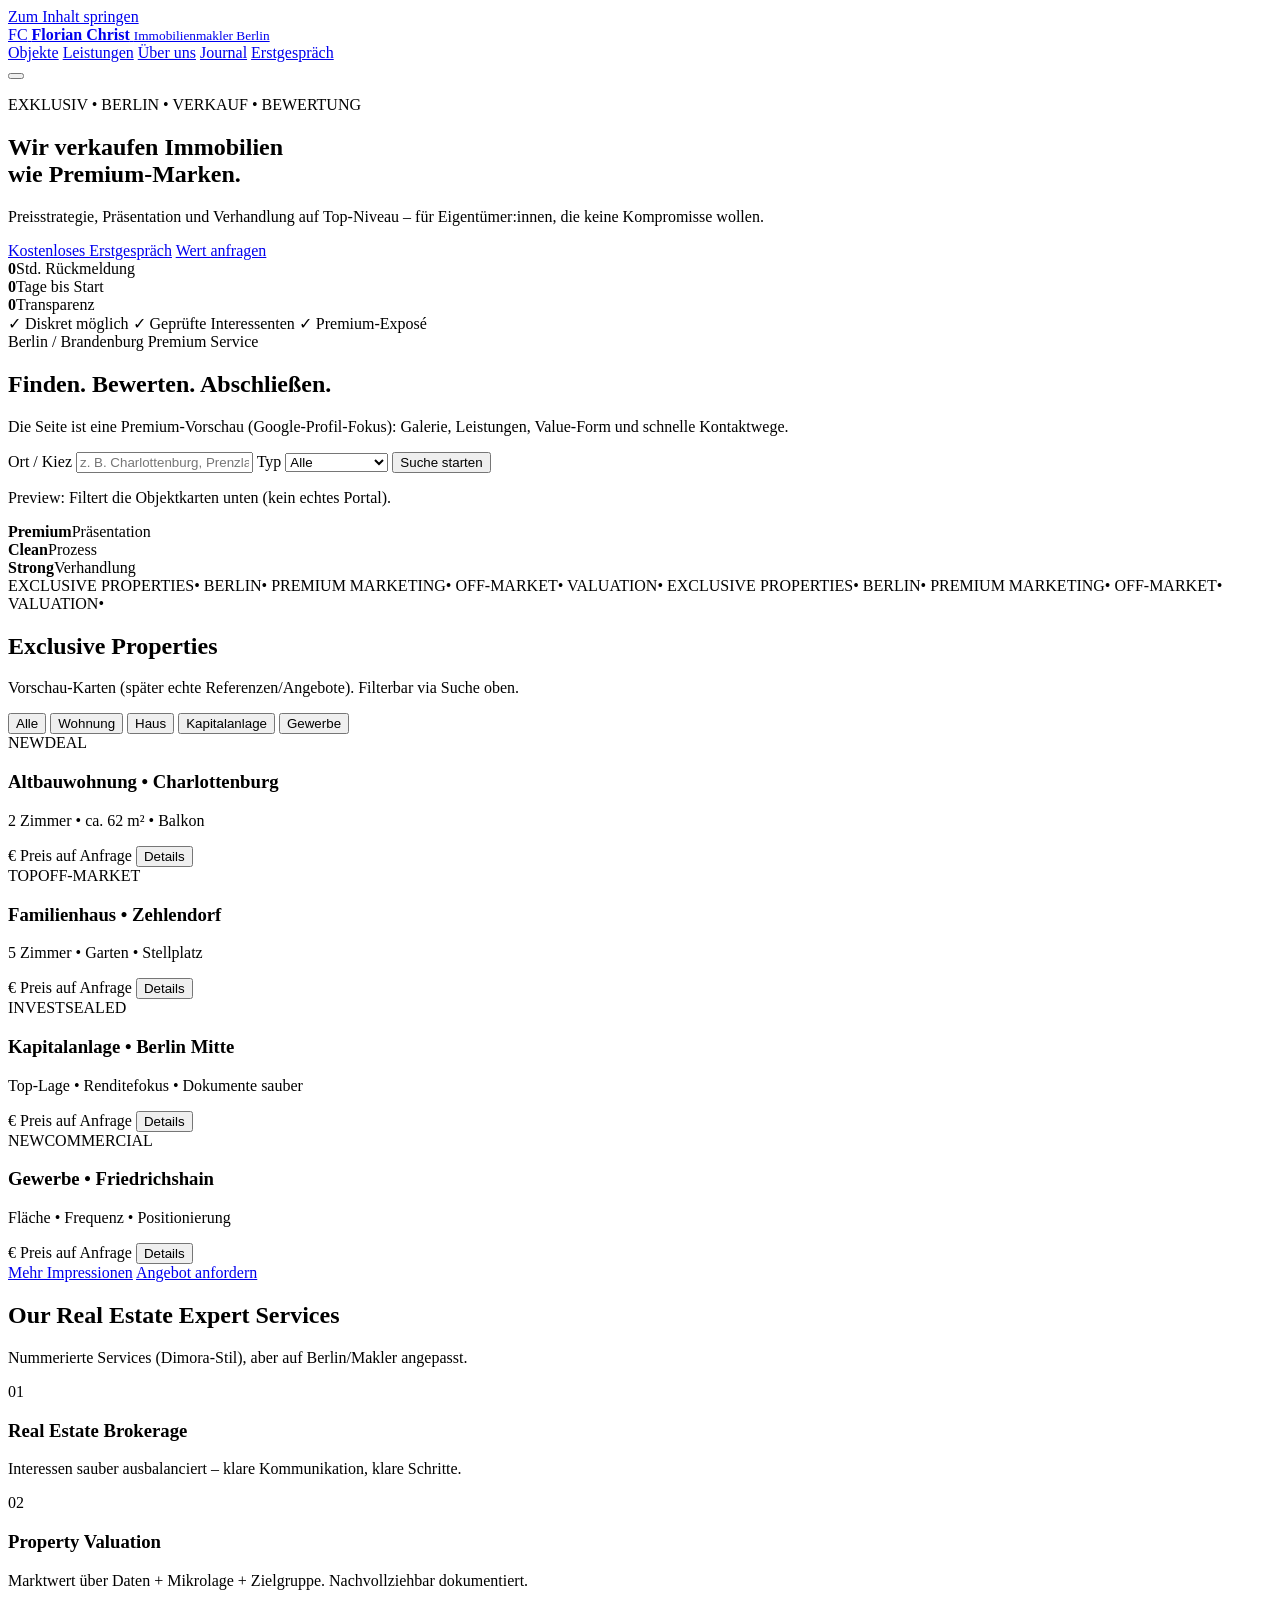
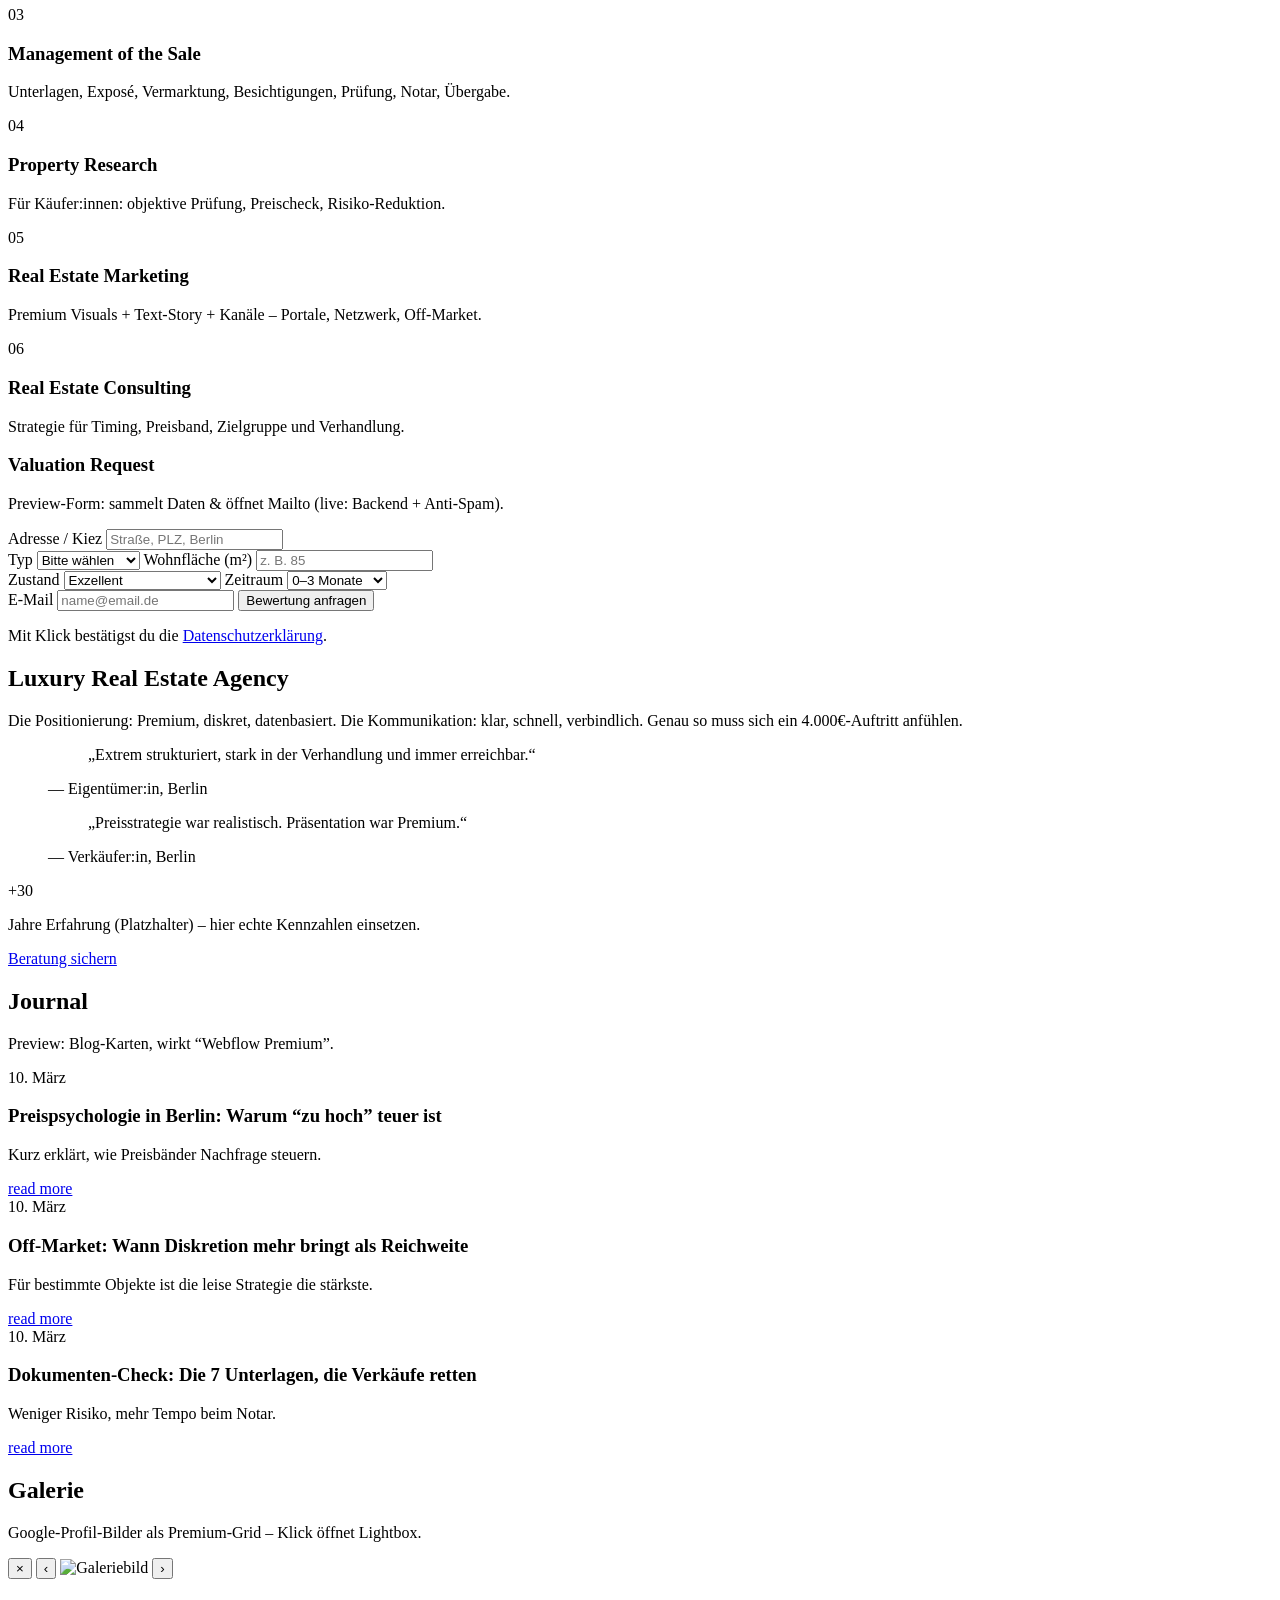
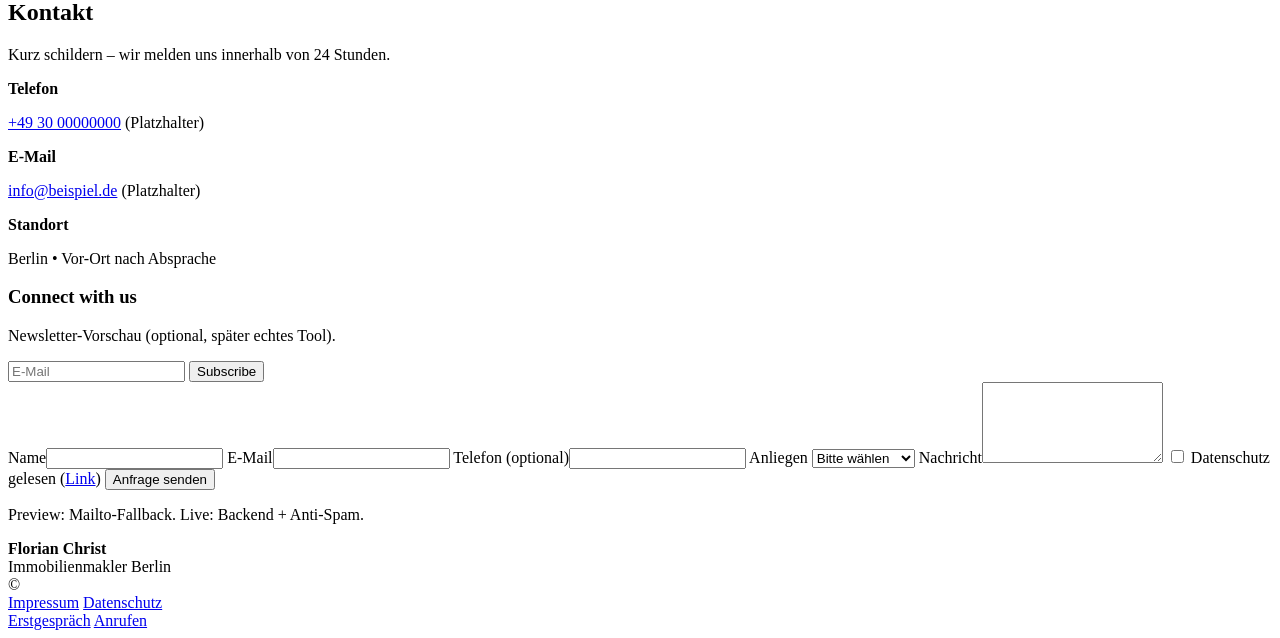
==== index.html @ fc33971b "Create index.html" ====
<!-- FILE: /v2-white-lux/index.html -->
<!doctype html>
<html lang="de">
<head>
  <meta charset="utf-8" />
  <meta name="viewport" content="width=device-width, initial-scale=1" />
  <title>Florian Christ | Immobilienmakler Berlin – Premium Beratung & Vermarktung</title>
  <meta name="description" content="Premium Immobilienmakler in Berlin: Verkauf, Bewertung, Vermietung, Kaufberatung. Diskret, datenbasiert, verhandlungsstark." />
  <meta name="theme-color" content="#fbfbf8" />
  <link rel="stylesheet" href="./styles.css" />
</head>
<body>
  <a class="skip" href="#main">Zum Inhalt springen</a>

  <header class="top" data-header>
    <div class="wrap top__inner">
      <a class="brand" href="./index.html" aria-label="Startseite">
        <span class="brand__mark" aria-hidden="true">FC</span>
        <span class="brand__text">
          <strong>Florian Christ</strong>
          <small>Immobilienmakler Berlin</small>
        </span>
      </a>

      <nav class="nav" data-nav aria-label="Hauptnavigation">
        <a href="#properties">Objekte</a>
        <a href="#services">Leistungen</a>
        <a href="#story">Über uns</a>
        <a href="#journal">Journal</a>
        <a href="#kontakt" class="btn btn--sm">Erstgespräch</a>
      </nav>

      <button class="nav__toggle" type="button" data-nav-toggle aria-label="Menü öffnen">
        <span></span><span></span><span></span>
      </button>
    </div>
  </header>

  <main id="main">
    <!-- HERO -->
    <section class="hero">
      <div class="wrap hero__grid">
        <div class="hero__copy">
          <p class="kicker reveal">EXKLUSIV • BERLIN • VERKAUF • BEWERTUNG</p>

          <h1 class="reveal">
            Wir verkaufen Immobilien<br />
            <span class="serif">wie Premium-Marken.</span>
          </h1>

          <p class="lead reveal">
            Preisstrategie, Präsentation und Verhandlung auf Top-Niveau – für Eigentümer:innen, die keine
            Kompromisse wollen.
          </p>

          <div class="hero__cta reveal">
            <a class="btn" href="#kontakt">Kostenloses Erstgespräch</a>
            <a class="btn btn--ghost" href="#value">Wert anfragen</a>
          </div>

          <div class="stats reveal" data-counters>
            <div class="stat">
              <strong data-count="24">0</strong><span>Std. Rückmeldung</span>
            </div>
            <div class="stat">
              <strong data-count="7">0</strong><span>Tage bis Start</span>
            </div>
            <div class="stat">
              <strong data-count="100">0</strong><span>Transparenz</span>
            </div>
          </div>

          <div class="trust reveal">
            <span>✓ Diskret möglich</span>
            <span>✓ Geprüfte Interessenten</span>
            <span>✓ Premium-Exposé</span>
          </div>
        </div>

        <aside class="hero__panel reveal">
          <div class="panel__head">
            <span class="pill">Berlin / Brandenburg</span>
            <span class="pill pill--soft">Premium Service</span>
          </div>

          <h2>Finden. Bewerten. Abschließen.</h2>
          <p class="muted">
            Die Seite ist eine Premium-Vorschau (Google-Profil-Fokus): Galerie, Leistungen, Value-Form
            und schnelle Kontaktwege.
          </p>

          <form class="search" data-search>
            <label>
              <span>Ort / Kiez</span>
              <input name="q" placeholder="z. B. Charlottenburg, Prenzlauer Berg" />
            </label>
            <label>
              <span>Typ</span>
              <select name="type">
                <option value="Alle" selected>Alle</option>
                <option>Wohnung</option>
                <option>Haus</option>
                <option>Kapitalanlage</option>
                <option>Gewerbe</option>
              </select>
            </label>
            <button class="btn btn--block" type="submit">Suche starten</button>
            <p class="muted tiny">Preview: Filtert die Objektkarten unten (kein echtes Portal).</p>
          </form>

          <div class="mini">
            <div><strong>Premium</strong><span class="muted">Präsentation</span></div>
            <div><strong>Clean</strong><span class="muted">Prozess</span></div>
            <div><strong>Strong</strong><span class="muted">Verhandlung</span></div>
          </div>
        </aside>
      </div>

      <div class="marquee" aria-hidden="true">
        <div class="marquee__track">
          <span>EXCLUSIVE PROPERTIES</span><span>•</span>
          <span>BERLIN</span><span>•</span>
          <span>PREMIUM MARKETING</span><span>•</span>
          <span>OFF-MARKET</span><span>•</span>
          <span>VALUATION</span><span>•</span>
          <span>EXCLUSIVE PROPERTIES</span><span>•</span>
          <span>BERLIN</span><span>•</span>
          <span>PREMIUM MARKETING</span><span>•</span>
          <span>OFF-MARKET</span><span>•</span>
          <span>VALUATION</span><span>•</span>
        </div>
      </div>
    </section>

    <!-- PROPERTIES -->
    <section id="properties" class="sec">
      <div class="wrap">
        <header class="head">
          <h2 class="reveal">Exclusive Properties</h2>
          <p class="reveal muted">
            Vorschau-Karten (später echte Referenzen/Angebote). Filterbar via Suche oben.
          </p>
        </header>

        <div class="filters reveal">
          <button class="chip is-on" type="button" data-filter="Alle">Alle</button>
          <button class="chip" type="button" data-filter="Wohnung">Wohnung</button>
          <button class="chip" type="button" data-filter="Haus">Haus</button>
          <button class="chip" type="button" data-filter="Kapitalanlage">Kapitalanlage</button>
          <button class="chip" type="button" data-filter="Gewerbe">Gewerbe</button>
        </div>

        <div class="grid reveal" data-grid>
          <article class="prop" data-type="Wohnung" data-city="Charlottenburg">
            <div class="prop__img" data-img="g1.jpg"></div>
            <div class="prop__body">
              <div class="prop__meta">
                <span class="tag">NEW</span><span class="tag tag--soft">DEAL</span>
              </div>
              <h3>Altbauwohnung • Charlottenburg</h3>
              <p class="muted">2 Zimmer • ca. 62 m² • Balkon</p>
              <div class="prop__foot">
                <span class="price">€ Preis auf Anfrage</span>
                <button class="linkbtn" type="button" data-open-modal>Details</button>
              </div>
            </div>
          </article>

          <article class="prop" data-type="Haus" data-city="Zehlendorf">
            <div class="prop__img" data-img="g2.jpg"></div>
            <div class="prop__body">
              <div class="prop__meta">
                <span class="tag">TOP</span><span class="tag tag--soft">OFF-MARKET</span>
              </div>
              <h3>Familienhaus • Zehlendorf</h3>
              <p class="muted">5 Zimmer • Garten • Stellplatz</p>
              <div class="prop__foot">
                <span class="price">€ Preis auf Anfrage</span>
                <button class="linkbtn" type="button" data-open-modal>Details</button>
              </div>
            </div>
          </article>

          <article class="prop" data-type="Kapitalanlage" data-city="Mitte">
            <div class="prop__img" data-img="g3.jpg"></div>
            <div class="prop__body">
              <div class="prop__meta">
                <span class="tag">INVEST</span><span class="tag tag--soft">SEALED</span>
              </div>
              <h3>Kapitalanlage • Berlin Mitte</h3>
              <p class="muted">Top-Lage • Renditefokus • Dokumente sauber</p>
              <div class="prop__foot">
                <span class="price">€ Preis auf Anfrage</span>
                <button class="linkbtn" type="button" data-open-modal>Details</button>
              </div>
            </div>
          </article>

          <article class="prop" data-type="Gewerbe" data-city="Friedrichshain">
            <div class="prop__img" data-img="g4.jpg"></div>
            <div class="prop__body">
              <div class="prop__meta">
                <span class="tag">NEW</span><span class="tag tag--soft">COMMERCIAL</span>
              </div>
              <h3>Gewerbe • Friedrichshain</h3>
              <p class="muted">Fläche • Frequenz • Positionierung</p>
              <div class="prop__foot">
                <span class="price">€ Preis auf Anfrage</span>
                <button class="linkbtn" type="button" data-open-modal>Details</button>
              </div>
            </div>
          </article>
        </div>

        <div class="ctaRow reveal">
          <a class="btn btn--ghost" href="#galerie">Mehr Impressionen</a>
          <a class="btn" href="#kontakt">Angebot anfordern</a>
        </div>
      </div>
    </section>

    <!-- SERVICES -->
    <section id="services" class="sec sec--alt">
      <div class="wrap">
        <header class="head">
          <h2 class="reveal">Our Real Estate Expert Services</h2>
          <p class="reveal muted">Nummerierte Services (Dimora-Stil), aber auf Berlin/Makler angepasst.</p>
        </header>

        <div class="services">
          <article class="svc reveal">
            <span class="no">01</span>
            <div>
              <h3>Real Estate Brokerage</h3>
              <p class="muted">Interessen sauber ausbalanciert – klare Kommunikation, klare Schritte.</p>
            </div>
          </article>
          <article class="svc reveal">
            <span class="no">02</span>
            <div>
              <h3>Property Valuation</h3>
              <p class="muted">Marktwert über Daten + Mikrolage + Zielgruppe. Nachvollziehbar dokumentiert.</p>
            </div>
          </article>
          <article class="svc reveal">
            <span class="no">03</span>
            <div>
              <h3>Management of the Sale</h3>
              <p class="muted">Unterlagen, Exposé, Vermarktung, Besichtigungen, Prüfung, Notar, Übergabe.</p>
            </div>
          </article>
          <article class="svc reveal">
            <span class="no">04</span>
            <div>
              <h3>Property Research</h3>
              <p class="muted">Für Käufer:innen: objektive Prüfung, Preischeck, Risiko-Reduktion.</p>
            </div>
          </article>
          <article class="svc reveal">
            <span class="no">05</span>
            <div>
              <h3>Real Estate Marketing</h3>
              <p class="muted">Premium Visuals + Text-Story + Kanäle – Portale, Netzwerk, Off-Market.</p>
            </div>
          </article>
          <article class="svc reveal">
            <span class="no">06</span>
            <div>
              <h3>Real Estate Consulting</h3>
              <p class="muted">Strategie für Timing, Preisband, Zielgruppe und Verhandlung.</p>
            </div>
          </article>
        </div>

        <div class="split reveal" id="value">
          <div class="split__left">
            <h3>Valuation Request</h3>
            <p class="muted">Preview-Form: sammelt Daten & öffnet Mailto (live: Backend + Anti-Spam).</p>
          </div>

          <form class="value" data-value-form>
            <label>
              <span>Adresse / Kiez</span>
              <input name="address" required placeholder="Straße, PLZ, Berlin" />
            </label>
            <div class="row">
              <label>
                <span>Typ</span>
                <select name="kind" required>
                  <option value="" selected disabled>Bitte wählen</option>
                  <option>Wohnung</option>
                  <option>Haus</option>
                  <option>Kapitalanlage</option>
                  <option>Gewerbe</option>
                </select>
              </label>
              <label>
                <span>Wohnfläche (m²)</span>
                <input name="sqm" inputmode="numeric" placeholder="z. B. 85" />
              </label>
            </div>
            <div class="row">
              <label>
                <span>Zustand</span>
                <select name="condition" required>
                  <option>Exzellent</option>
                  <option>Gut</option>
                  <option>Okay</option>
                  <option>Renovierungsbedürftig</option>
                </select>
              </label>
              <label>
                <span>Zeitraum</span>
                <select name="timing" required>
                  <option>0–3 Monate</option>
                  <option>3–6 Monate</option>
                  <option>6–12 Monate</option>
                </select>
              </label>
            </div>
            <label>
              <span>E-Mail</span>
              <input name="email" type="email" required placeholder="name@email.de" />
            </label>
            <button class="btn btn--block" type="submit">Bewertung anfragen</button>
            <p class="muted tiny">Mit Klick bestätigst du die <a href="./datenschutz.html" target="_blank" rel="noopener">Datenschutzerklärung</a>.</p>
          </form>
        </div>
      </div>
    </section>

    <!-- STORY / TESTIMONIALS -->
    <section id="story" class="sec">
      <div class="wrap">
        <div class="story">
          <div class="story__copy">
            <h2 class="reveal">Luxury Real Estate Agency</h2>
            <p class="reveal muted">
              Die Positionierung: Premium, diskret, datenbasiert. Die Kommunikation: klar, schnell, verbindlich.
              Genau so muss sich ein 4.000€-Auftritt anfühlen.
            </p>

            <div class="quotes reveal">
              <figure class="quote">
                <blockquote>„Extrem strukturiert, stark in der Verhandlung und immer erreichbar.“</blockquote>
                <figcaption>— Eigentümer:in, Berlin</figcaption>
              </figure>
              <figure class="quote">
                <blockquote>„Preisstrategie war realistisch. Präsentation war Premium.“</blockquote>
                <figcaption>— Verkäufer:in, Berlin</figcaption>
              </figure>
            </div>
          </div>

          <div class="story__panel reveal">
            <div class="big">+30</div>
            <p class="muted">Jahre Erfahrung (Platzhalter) – hier echte Kennzahlen einsetzen.</p>
            <a class="btn btn--ghost" href="#kontakt">Beratung sichern</a>
          </div>
        </div>
      </div>
    </section>

    <!-- JOURNAL -->
    <section id="journal" class="sec sec--alt">
      <div class="wrap">
        <header class="head">
          <h2 class="reveal">Journal</h2>
          <p class="reveal muted">Preview: Blog-Karten, wirkt “Webflow Premium”.</p>
        </header>

        <div class="posts">
          <article class="post reveal">
            <div class="post__img" data-img="g5.jpg"></div>
            <div class="post__body">
              <span class="date">10. März</span>
              <h3>Preispsychologie in Berlin: Warum “zu hoch” teuer ist</h3>
              <p class="muted">Kurz erklärt, wie Preisbänder Nachfrage steuern.</p>
              <a class="linkbtn" href="#kontakt">read more</a>
            </div>
          </article>

          <article class="post reveal">
            <div class="post__img" data-img="g6.jpg"></div>
            <div class="post__body">
              <span class="date">10. März</span>
              <h3>Off-Market: Wann Diskretion mehr bringt als Reichweite</h3>
              <p class="muted">Für bestimmte Objekte ist die leise Strategie die stärkste.</p>
              <a class="linkbtn" href="#kontakt">read more</a>
            </div>
          </article>

          <article class="post reveal">
            <div class="post__img" data-img="g7.jpg"></div>
            <div class="post__body">
              <span class="date">10. März</span>
              <h3>Dokumenten-Check: Die 7 Unterlagen, die Verkäufe retten</h3>
              <p class="muted">Weniger Risiko, mehr Tempo beim Notar.</p>
              <a class="linkbtn" href="#kontakt">read more</a>
            </div>
          </article>
        </div>
      </div>
    </section>

    <!-- GALLERY -->
    <section id="galerie" class="sec">
      <div class="wrap">
        <header class="head">
          <h2 class="reveal">Galerie</h2>
          <p class="reveal muted">Google-Profil-Bilder als Premium-Grid – Klick öffnet Lightbox.</p>
        </header>

        <div class="gallery reveal" data-gallery-grid></div>
      </div>

      <div class="lightbox" data-lightbox aria-hidden="true">
        <button class="lb__close" type="button" data-lightbox-close aria-label="Schließen">×</button>
        <button class="lb__nav lb__nav--prev" type="button" data-lightbox-prev aria-label="Vorheriges">‹</button>
        <img class="lb__img" data-lightbox-img alt="Galeriebild" />
        <button class="lb__nav lb__nav--next" type="button" data-lightbox-next aria-label="Nächstes">›</button>
      </div>
    </section>

    <!-- CONTACT -->
    <section id="kontakt" class="sec sec--alt">
      <div class="wrap contact">
        <div class="contact__left">
          <h2 class="reveal">Kontakt</h2>
          <p class="lead reveal">Kurz schildern – wir melden uns innerhalb von 24 Stunden.</p>

          <div class="info reveal">
            <div><strong>Telefon</strong><p><a href="tel:+493000000000">+49 30 00000000</a> <span class="muted tiny">(Platzhalter)</span></p></div>
            <div><strong>E-Mail</strong><p><a href="mailto:info@beispiel.de">info@beispiel.de</a> <span class="muted tiny">(Platzhalter)</span></p></div>
            <div><strong>Standort</strong><p>Berlin • Vor-Ort nach Absprache</p></div>
          </div>

          <div class="newsletter reveal">
            <h3>Connect with us</h3>
            <p class="muted">Newsletter-Vorschau (optional, später echtes Tool).</p>
            <form data-newsletter>
              <input name="nlemail" type="email" placeholder="E-Mail" required />
              <button class="btn btn--sm" type="submit">Subscribe</button>
            </form>
          </div>
        </div>

        <form class="form reveal" data-lead-form>
          <label><span>Name</span><input name="name" required minlength="2" /></label>
          <label><span>E-Mail</span><input name="email" type="email" required /></label>
          <label><span>Telefon (optional)</span><input name="phone" /></label>
          <label><span>Anliegen</span>
            <select name="topic" required>
              <option value="" selected disabled>Bitte wählen</option>
              <option>Verkauf</option><option>Bewertung</option><option>Vermietung</option><option>Kaufberatung</option><option>Off-Market</option>
            </select>
          </label>
          <label><span>Nachricht</span><textarea name="message" rows="5" required minlength="10"></textarea></label>
          <label class="check">
            <input type="checkbox" name="privacy" required />
            <span>Datenschutz gelesen (<a href="./datenschutz.html" target="_blank" rel="noopener">Link</a>)</span>
          </label>
          <button class="btn btn--block" type="submit">Anfrage senden</button>
          <p class="muted tiny">Preview: Mailto-Fallback. Live: Backend + Anti-Spam.</p>
        </form>
      </div>
    </section>

    <footer class="foot">
      <div class="wrap foot__inner">
        <div>
          <strong>Florian Christ</strong>
          <div class="muted tiny">Immobilienmakler Berlin</div>
          <div class="muted tiny">© <span data-year></span></div>
        </div>
        <div class="foot__links">
          <a href="./impressum.html">Impressum</a>
          <a href="./datenschutz.html">Datenschutz</a>
        </div>
      </div>
    </footer>

    <div class="sticky">
      <a class="btn btn--sm" href="#kontakt">Erstgespräch</a>
      <a class="btn btn--sm btn--ghost" href="tel:+493000000000">Anrufen</a>
    </div>

    <script src="./script.js" defer></script>

    <script type="application/ld+json">
    {
      "@context":"https://schema.org",
      "@type":"RealEstateAgent",
      "name":"Florian Christ",
      "address":{"@type":"PostalAddress","addressLocality":"Berlin","addressCountry":"DE"},
      "areaServed":["Berlin","Brandenburg"],
      "telephone":"+49-30-00000000",
      "url":"https://example.com"
    }
    </script>
  </main>
</body>
</html>
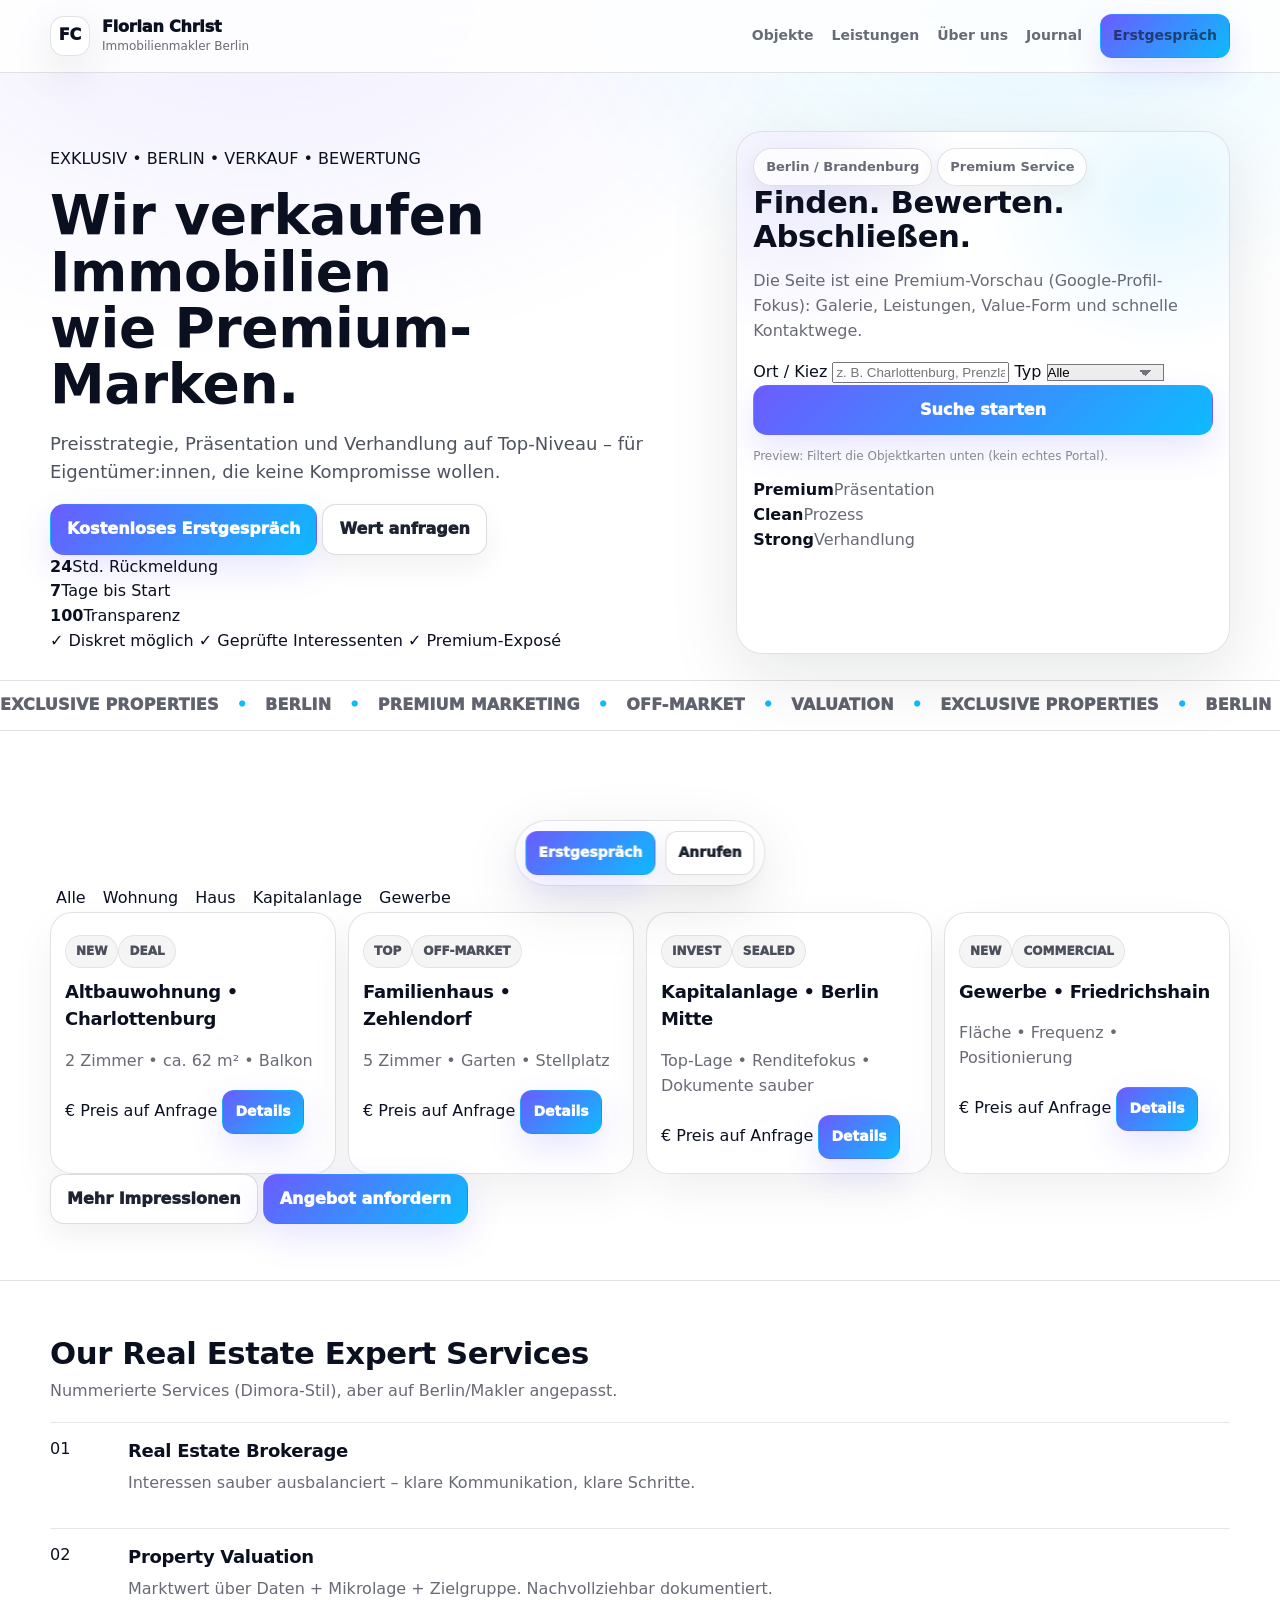
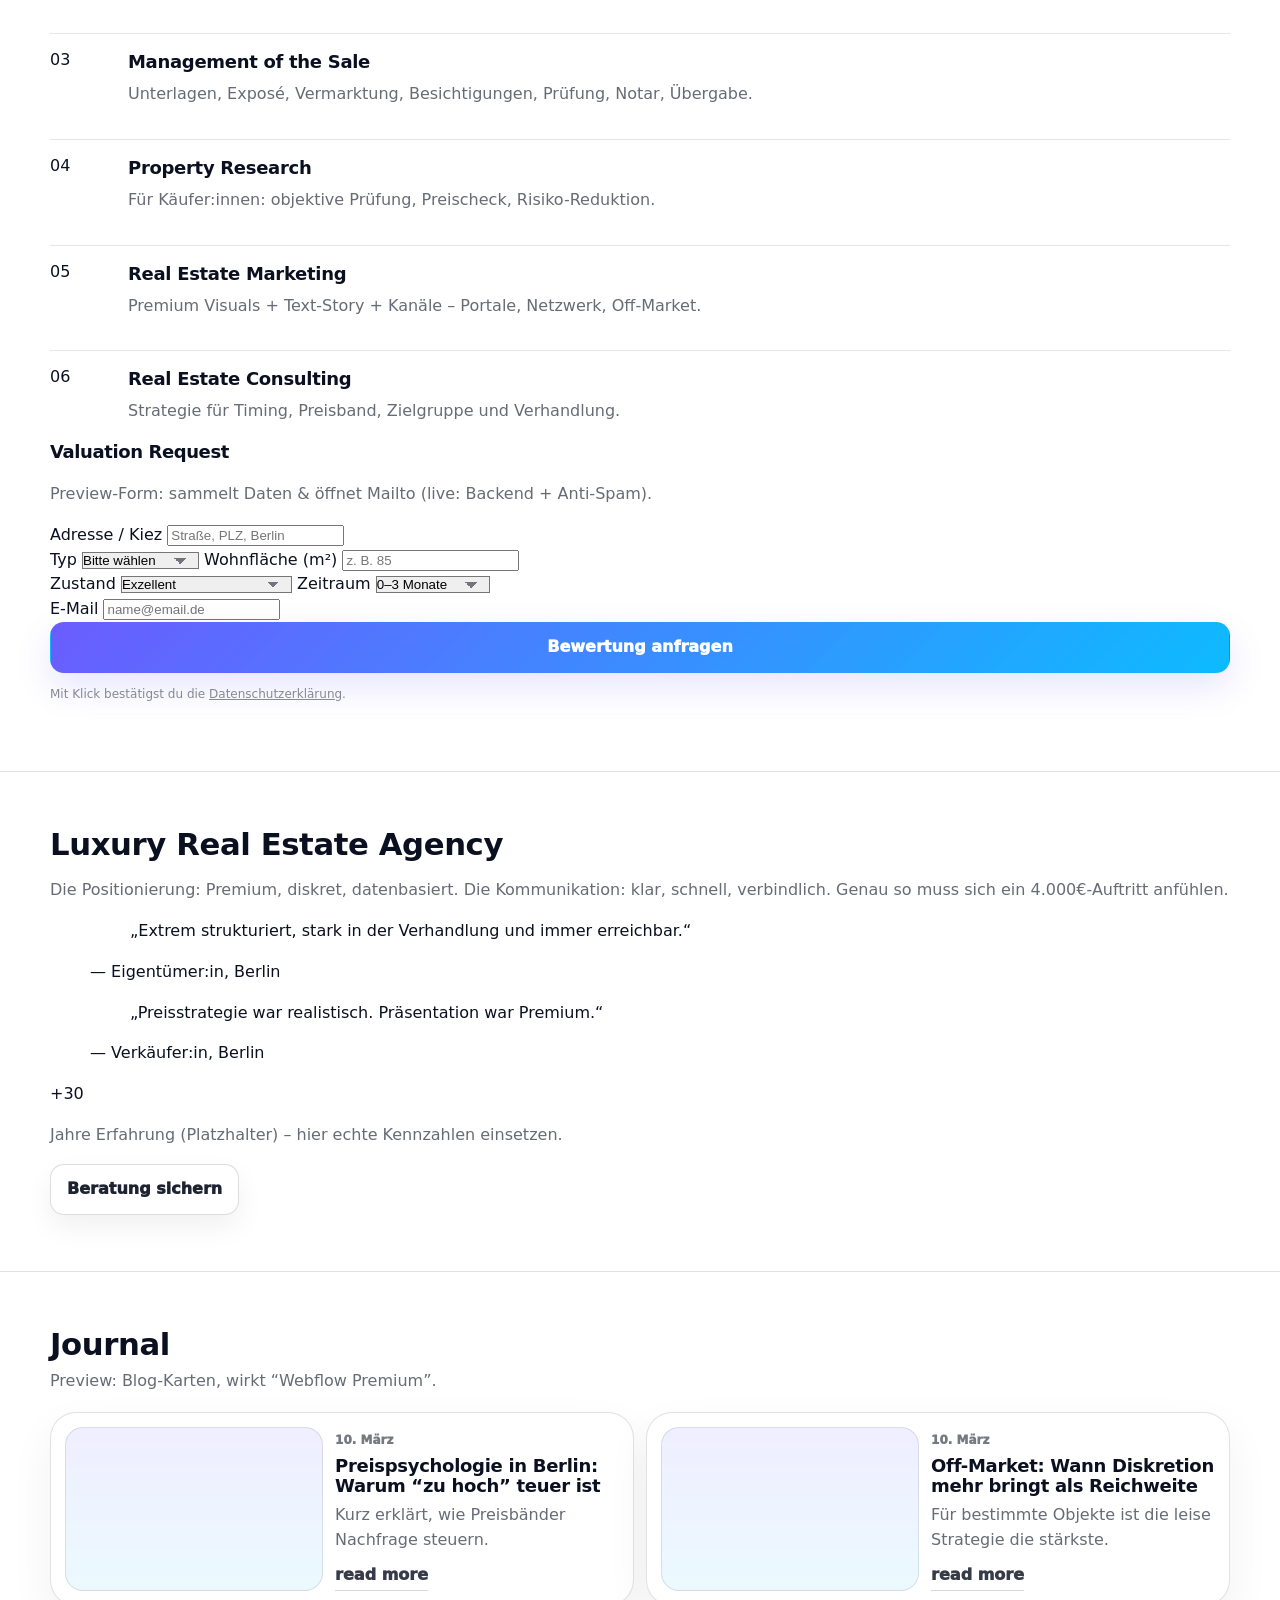
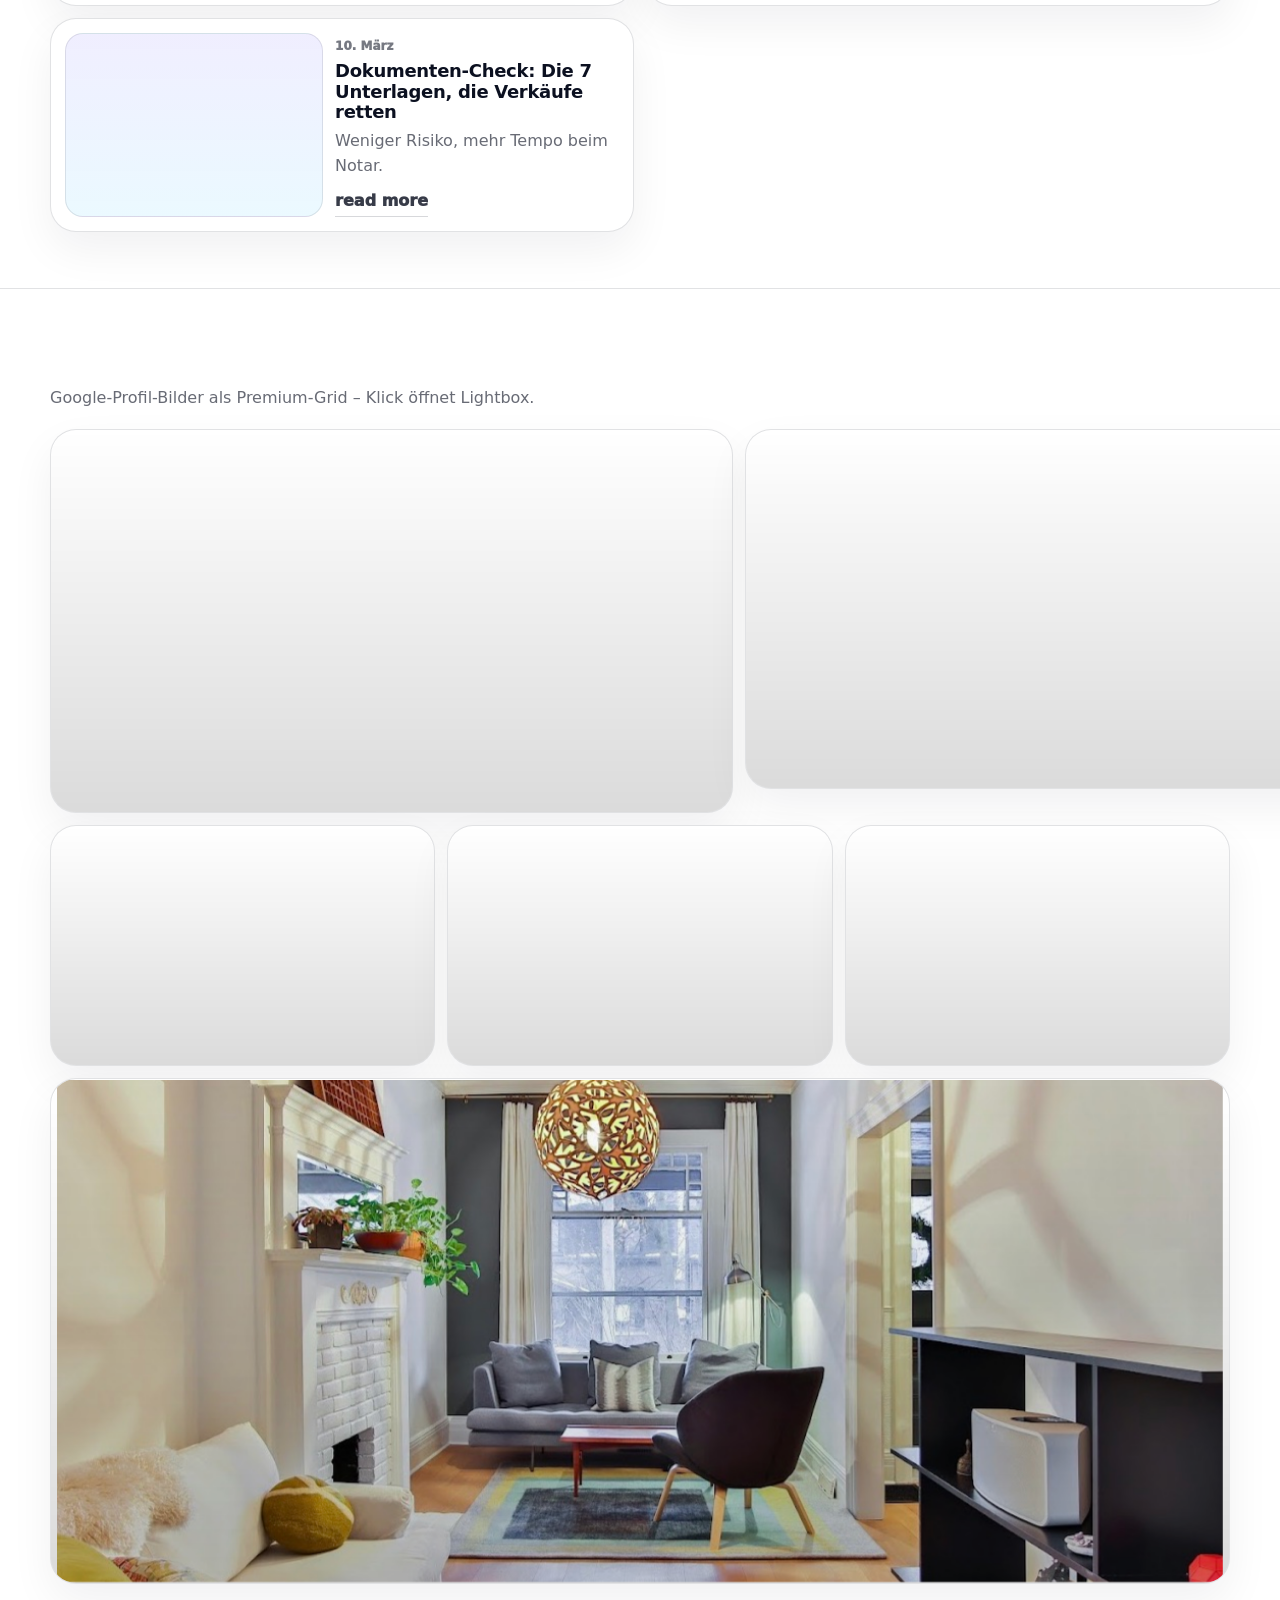
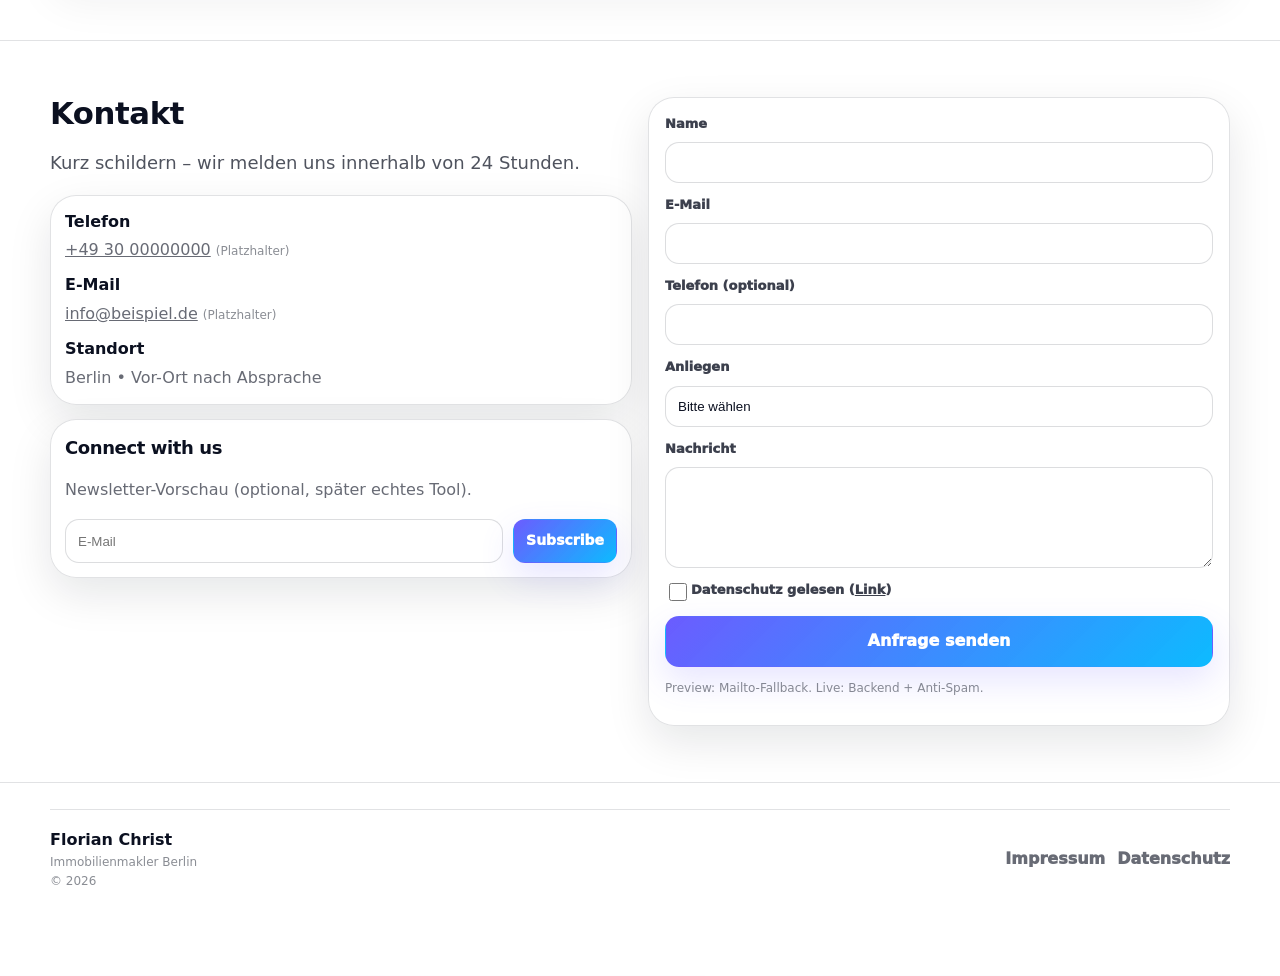
==== commit 6d89f301: "Update index.html" ====
--- a/index.html
+++ b/index.html
@@ -161,7 +161,7 @@
               <p class="muted">2 Zimmer • ca. 62 m² • Balkon</p>
               <div class="prop__foot">
                 <span class="price">€ Preis auf Anfrage</span>
-                <button class="linkbtn" type="button" data-open-modal>Details</button>
+                <button class="btn btn--sm btn--ghost" type="button" data-open-modal>Details</button>
               </div>
             </div>
           </article>
@@ -176,7 +176,7 @@
               <p class="muted">5 Zimmer • Garten • Stellplatz</p>
               <div class="prop__foot">
                 <span class="price">€ Preis auf Anfrage</span>
-                <button class="linkbtn" type="button" data-open-modal>Details</button>
+                <button class="btn btn--sm btn--ghost" type="button" data-open-modal>Details</button>
               </div>
             </div>
           </article>
@@ -191,7 +191,7 @@
               <p class="muted">Top-Lage • Renditefokus • Dokumente sauber</p>
               <div class="prop__foot">
                 <span class="price">€ Preis auf Anfrage</span>
-                <button class="linkbtn" type="button" data-open-modal>Details</button>
+                <button class="btn btn--sm btn--ghost" type="button" data-open-modal>Details</button>
               </div>
             </div>
           </article>
@@ -206,7 +206,7 @@
               <p class="muted">Fläche • Frequenz • Positionierung</p>
               <div class="prop__foot">
                 <span class="price">€ Preis auf Anfrage</span>
-                <button class="linkbtn" type="button" data-open-modal>Details</button>
+                <button class="btn btn--sm btn--ghost" type="button" data-open-modal>Details</button>
               </div>
             </div>
           </article>
--- a/styles.css
+++ b/styles.css
@@ -0,0 +1,1094 @@
+:root{
+  --bg:#ffffff;
+  --text:#0b1020;
+  --muted:rgba(11,16,32,.62);
+  --muted2:rgba(11,16,32,.48);
+  --line:rgba(11,16,32,.12);
+  --soft:rgba(11,16,32,.04);
+
+  --a:#6b5cff;
+  --b:#00b7ff;
+
+  --r1:16px;
+  --r2:26px;
+
+  --max:1180px;
+
+  --shadow: 0 22px 70px rgba(11,16,32,.10);
+  --shadow2: 0 16px 44px rgba(11,16,32,.10);
+
+  --ease:cubic-bezier(.2,.8,.2,1);
+}
+
+*{ box-sizing:border-box; }
+html{ scroll-behavior:smooth; }
+body{
+  margin:0;
+  font-family: ui-sans-serif, system-ui, -apple-system, Segoe UI, Roboto, Arial, "Apple Color Emoji","Segoe UI Emoji";
+  color:var(--text);
+  background:
+    radial-gradient(1000px 600px at 20% 0%, rgba(107,92,255,.10), transparent 60%),
+    radial-gradient(900px 600px at 80% 0%, rgba(0,183,255,.10), transparent 55%),
+    var(--bg);
+  line-height:1.55;
+  overflow-x:hidden;
+}
+
+a{ color:inherit; }
+img{ max-width:100%; height:auto; display:block; }
+button{ font:inherit; }
+code{
+  color: rgba(0,183,255,.95);
+  background: rgba(0,183,255,.08);
+  border:1px solid rgba(0,183,255,.12);
+  padding:2px 6px;
+  border-radius:8px;
+}
+
+.wrap{
+  width:min(var(--max), calc(100% - 44px));
+  margin:0 auto;
+}
+.muted{ color:var(--muted); }
+.tiny{ font-size:12px; color:var(--muted2); }
+.lead{ font-size:18px; color:rgba(11,16,32,.72); }
+
+.skip{
+  position:absolute; left:-999px; top:auto;
+  width:1px; height:1px; overflow:hidden;
+}
+.skip:focus{
+  left:16px; top:16px; width:auto; height:auto;
+  padding:10px 12px;
+  background:#fff;
+  border:1px solid var(--line);
+  border-radius:12px;
+  z-index:1000;
+  box-shadow: var(--shadow2);
+}
+
+::selection{ background: rgba(107,92,255,.18); }
+
+h1,h2,h3{ letter-spacing:-.4px; }
+h1{ font-size: clamp(34px, 4.3vw, 62px); line-height:1.02; margin:0; }
+h2{ font-size: clamp(26px, 2.4vw, 34px); line-height:1.1; margin:0; }
+h3{ font-size:18px; margin:0; }
+
+.grad{
+  background: linear-gradient(135deg, var(--a), var(--b));
+  -webkit-background-clip:text;
+  background-clip:text;
+  color:transparent;
+}
+
+/* Top / Header */
+.top{
+  position:sticky; top:0; z-index:50;
+  background: rgba(255,255,255,.82);
+  backdrop-filter: blur(12px);
+  border-bottom:1px solid var(--line);
+}
+.top__inner{
+  display:flex;
+  align-items:center;
+  justify-content:space-between;
+  gap:16px;
+  padding:14px 0;
+}
+
+.brand{
+  display:flex;
+  align-items:center;
+  gap:12px;
+  text-decoration:none;
+  min-width: 220px;
+}
+.brand__mark,
+.brand_mark{
+  width:40px; height:40px;
+  border-radius:14px;
+  display:flex;
+  align-items:center;
+  justify-content:center;
+  border:1px solid var(--line);
+  background: linear-gradient(180deg, rgba(255,255,255,.95), rgba(255,255,255,.65));
+  box-shadow: var(--shadow2);
+  font-weight:950;
+}
+.brand__text,
+.brand_text{
+  display:flex;
+  flex-direction:column;
+  line-height:1.1;
+}
+.brand__text strong,
+.brand_text strong{
+  font-weight:950;
+}
+.brand__text small,
+.brand_text small{
+  margin-top:4px;
+  font-size:12px;
+  color:var(--muted);
+}
+
+.nav{
+  display:flex;
+  align-items:center;
+  gap:18px;
+}
+.nav a{
+  text-decoration:none;
+  color:var(--muted);
+  font-weight:900;
+  font-size:14px;
+}
+.nav a:hover{ color:rgba(11,16,32,.92); }
+
+.nav__toggle,
+.nav__toggle button,
+.nav__toggleBtn{
+  display:none;
+  width:44px; height:44px;
+  border-radius:14px;
+  background:#fff;
+  border:1px solid var(--line);
+  cursor:pointer;
+}
+.nav__toggle span{
+  display:block; width:18px; height:2px; background:var(--text);
+  margin:5px auto;
+}
+
+/* Buttons */
+.btn, .btnn, .btn-primary,
+.btnn--primary{
+  display:inline-flex;
+  align-items:center;
+  justify-content:center;
+  padding:12px 16px;
+  border-radius:14px;
+  border:1px solid transparent;
+  cursor:pointer;
+  text-decoration:none;
+  font-weight:950;
+  transition: transform .25s var(--ease), filter .25s var(--ease), box-shadow .25s var(--ease);
+  color:#ffffff;
+  background: linear-gradient(135deg, rgba(107,92,255,1), rgba(0,183,255,.95));
+  box-shadow: 0 14px 34px rgba(107,92,255,.16);
+}
+.btn:hover{ transform: translateY(-1px); filter:saturate(1.03); }
+
+.btn--ghost, .btnn--ghost{
+  background:#fff;
+  color:var(--text);
+  border:1px solid rgba(11,16,32,.14);
+  box-shadow: 0 12px 28px rgba(11,16,32,.06);
+}
+.btn--ghost:hover{ box-shadow: 0 18px 44px rgba(11,16,32,.10); }
+
+.btn--sm, .btnn--sm{
+  padding:10px 12px;
+  border-radius:12px;
+  font-size:14px;
+}
+
+.btn--block{
+  width:100%;
+}
+
+.linkbtn{
+  display:inline-flex;
+  align-items:center;
+  gap:10px;
+  font-weight:950;
+  color: rgba(11,16,32,.82);
+  text-decoration:none;
+  border-bottom:1px solid rgba(11,16,32,.16);
+  padding-bottom:2px;
+}
+.linkbtn:hover{
+  color: rgba(0,183,255,.95);
+  border-bottom-color: rgba(0,183,255,.35);
+}
+
+/* Sections */
+.sec{
+  padding:56px 0;
+}
+.sec--alt{
+  background: rgba(255,255,255,.74);
+  border-top:1px solid var(--line);
+  border-bottom:1px solid var(--line);
+}
+
+.head, .section__head{
+  margin-bottom:18px;
+}
+.head h2, .section__head h2{
+  margin:0 0 8px;
+}
+.head p, .section__head p{
+  margin:0;
+  max-width:80ch;
+  color:var(--muted);
+}
+
+/* Hero (falls vorhanden) */
+.hero{
+  padding:58px 0 14px;
+}
+.hero__grid{
+  display:grid;
+  grid-template-columns: 1.15fr .85fr;
+  gap:18px;
+  align-items:stretch;
+}
+.pill{
+  display:inline-flex;
+  gap:10px;
+  align-items:center;
+  padding:8px 12px;
+  border-radius:999px;
+  background:rgba(255,255,255,.78);
+  border:1px solid var(--line);
+  box-shadow: 0 10px 24px rgba(11,16,32,.06);
+  color:var(--muted);
+  font-weight:900;
+  font-size:13px;
+}
+.cta{
+  display:flex;
+  gap:12px;
+  flex-wrap:wrap;
+  margin:18px 0 14px;
+}
+
+.panel, .hero__panel{
+  border-radius: var(--r2);
+  border:1px solid var(--line);
+  background: linear-gradient(180deg, rgba(255,255,255,.90), rgba(255,255,255,.62));
+  box-shadow: var(--shadow);
+  padding:16px;
+  position:relative;
+  overflow:hidden;
+}
+.panel::before, .hero__panel::before{
+  content:"";
+  position:absolute; inset:-60px;
+  background:
+    radial-gradient(280px 240px at 20% 18%, rgba(107,92,255,.12), transparent 62%),
+    radial-gradient(280px 240px at 80% 20%, rgba(0,183,255,.10), transparent 64%);
+  pointer-events:none;
+}
+.panel > *, .hero__panel > *{ position:relative; }
+.badge{
+  display:inline-flex;
+  padding:7px 10px;
+  border-radius:999px;
+  background: rgba(0,183,255,.10);
+  border:1px solid rgba(0,183,255,.20);
+  font-weight:950;
+  font-size:12px;
+  color:rgba(11,16,32,.82);
+}
+.checks{
+  margin:12px 0 0;
+  padding-left:18px;
+  color:rgba(11,16,32,.62);
+  font-weight:750;
+}
+.checks li{ margin:6px 0; }
+
+/* Marquee */
+.marquee{
+  margin-top:26px;
+  border-top:1px solid var(--line);
+  border-bottom:1px solid var(--line);
+  background: rgba(255,255,255,.70);
+  overflow:hidden;
+}
+.marquee__track{
+  display:flex;
+  gap:18px;
+  padding:12px 0;
+  white-space:nowrap;
+  font-weight:950;
+  letter-spacing:.2px;
+  color:rgba(11,16,32,.65);
+  animation: marquee 20s linear infinite;
+}
+.marquee__track span:nth-child(2n){ color: rgba(0,183,255,.95); }
+@keyframes marquee{
+  0%{ transform:translateX(0); }
+  100%{ transform:translateX(-50%); }
+}
+
+/* Cards / grids */
+.grid, .grid4{
+  display:grid;
+  grid-template-columns: repeat(4, 1fr);
+  gap:12px;
+}
+.card{
+  border-radius: var(--r1);
+  border:1px solid var(--line);
+  background: rgba(255,255,255,.90);
+  box-shadow: 0 18px 44px rgba(11,16,32,.06);
+  padding:16px;
+  transition: transform .35s var(--ease), box-shadow .35s var(--ease);
+}
+.card:hover{
+  transform: translateY(-3px);
+  box-shadow: 0 26px 64px rgba(11,16,32,.10);
+}
+.card p{ margin:10px 0 0; color:rgba(11,16,32,.64); }
+.card ul{ margin:12px 0 0; padding-left:18px; color:rgba(11,16,32,.56); }
+.card li{ margin:6px 0; }
+
+/* “Objects” list / property list (deine Objekte-Ansicht) */
+.objects, .props, .propertyList{
+  display:grid;
+  gap:12px;
+}
+.prop, .property, .obj{
+  border-radius: var(--r2);
+  border:1px solid var(--line);
+  background:#fff;
+  box-shadow: 0 18px 44px rgba(11,16,32,.06);
+  padding:16px;
+}
+.prop h3, .property h3{ margin:0 0 6px; }
+.meta, .prop__meta{
+  color:rgba(11,16,32,.58);
+  font-weight:750;
+  margin-top:8px;
+}
+.pilltag{
+  display:inline-flex;
+  padding:6px 10px;
+  border-radius:999px;
+  background: rgba(11,16,32,.04);
+  border:1px solid rgba(11,16,32,.08);
+  color:rgba(11,16,32,.70);
+  font-weight:900;
+  font-size:12px;
+}
+
+/* Steps */
+.steps{
+  list-style:none;
+  margin:0;
+  padding:0;
+  display:grid;
+  gap:10px;
+}
+.step{
+  display:grid;
+  grid-template-columns: 62px 1fr;
+  gap:12px;
+  padding:14px;
+  border-radius: var(--r1);
+  border:1px solid var(--line);
+  background: rgba(255,255,255,.90);
+  box-shadow: 0 16px 40px rgba(11,16,32,.06);
+}
+.step span{
+  font-weight:950;
+  color: rgba(0,183,255,.95);
+}
+.step strong{ display:block; margin-bottom:4px; }
+.step p{ margin:0; color:rgba(11,16,32,.62); }
+
+/* Posts / Journal (aus deinem Screenshot: article.post, post__img etc.) */
+.posts{
+  display:grid;
+  grid-template-columns: 1fr 1fr;
+  gap:12px;
+}
+.post{
+  display:grid;
+  grid-template-columns: 1fr 1.1fr;
+  gap:12px;
+  border-radius: var(--r2);
+  border:1px solid var(--line);
+  background:#fff;
+  box-shadow: 0 18px 44px rgba(11,16,32,.06);
+  padding:14px;
+  overflow:hidden;
+}
+.post__img{
+  border-radius: 18px;
+  border:1px solid rgba(11,16,32,.10);
+  background: linear-gradient(180deg, rgba(107,92,255,.10), rgba(0,183,255,.08));
+  min-height: 160px;
+}
+.post__body .date{
+  display:inline-block;
+  font-weight:950;
+  font-size:12px;
+  color:rgba(11,16,32,.56);
+  margin-bottom:6px;
+}
+.post__body h3{
+  margin:0 0 6px;
+  line-height:1.15;
+}
+.post__body p{ margin:0 0 10px; color:rgba(11,16,32,.62); }
+
+/* Gallery */
+.gallery, .bento{
+  display:grid;
+  grid-template-columns: repeat(12, 1fr);
+  gap:12px;
+}
+
+.bitem, .gitem{
+  position:relative;
+  border-radius: var(--r2);
+  border:1px solid var(--line);
+  background:#fff;
+  box-shadow: 0 18px 44px rgba(11,16,32,.06);
+  overflow:hidden;
+  cursor:pointer;
+  min-height: 220px;
+  transition: transform .35s var(--ease), box-shadow .35s var(--ease);
+}
+.bitem:hover, .gitem:hover{
+  transform: translateY(-2px);
+  box-shadow: 0 26px 64px rgba(11,16,32,.10);
+}
+.bitem img, .gitem img{
+  width:100%;
+  height:100%;
+  object-fit:cover;
+  transform: translateZ(0);
+  backface-visibility: hidden;
+}
+
+.bitem::after, .gitem::after{
+  content:"";
+  position:absolute; inset:0;
+  background: linear-gradient(180deg, transparent, rgba(0,0,0,.22));
+  opacity:.65;
+  pointer-events:none;
+}
+
+.b1{ grid-column: span 7; min-height: 360px; }
+.b2{ grid-column: span 5; min-height: 360px; }
+.b3,.b4,.b5{ grid-column: span 4; }
+.b6{ grid-column: span 12; min-height: 260px; }
+
+.bitem{ aspect-ratio: 16 / 10; }
+.b1,.b2{ aspect-ratio: 16 / 9; }
+.b6{ aspect-ratio: 21 / 9; }
+
+/* Lightbox (robust: default OFF, only with .is-open) */
+.lightbox{
+  position:fixed; inset:0; z-index:100;
+  background: rgba(11,16,32,.74);
+  padding:22px;
+  display:none;
+  align-items:center;
+  justify-content:center;
+}
+.lightbox.is-open{ display:flex; }
+
+.lb__img{
+  max-width: min(1140px, 96vw);
+  max-height: 82vh;
+  border-radius: var(--r2);
+  border:1px solid rgba(255,255,255,.18);
+  box-shadow: 0 30px 90px rgba(0,0,0,.35);
+  background: rgba(255,255,255,.02);
+}
+
+.lb__close{
+  position:absolute; top:18px; right:18px;
+  width:46px; height:46px;
+  border-radius:14px;
+  border:1px solid rgba(255,255,255,.18);
+  background: rgba(255,255,255,.10);
+  color:#fff;
+  font-size:26px;
+  cursor:pointer;
+}
+
+.lb__nav{
+  position:absolute; top:50%; transform:translateY(-50%);
+  width:52px; height:52px;
+  border-radius:16px;
+  border:1px solid rgba(255,255,255,.18);
+  background: rgba(255,255,255,.10);
+  color:#fff;
+  font-size:34px;
+  cursor:pointer;
+}
+.lb__nav--prev{ left:18px; }
+.lb__nav--next{ right:18px; }
+
+/* Contact / Form */
+.contact{
+  display:grid;
+  grid-template-columns: 1fr 1fr;
+  gap:16px;
+  align-items:start;
+}
+.contact__left, .contact__leftt{ min-width:0; }
+
+.info{
+  margin-top:16px;
+  border-radius: var(--r2);
+  border:1px solid var(--line);
+  background: rgba(255,255,255,.92);
+  box-shadow: var(--shadow2);
+  padding:14px;
+  display:grid;
+  gap:10px;
+}
+.info strong{ display:block; }
+.info p{ margin:4px 0 0; color:rgba(11,16,32,.62); }
+
+.form{
+  border-radius: var(--r2);
+  border:1px solid var(--line);
+  background: rgba(255,255,255,.92);
+  box-shadow: var(--shadow2);
+  padding:16px;
+}
+.form label{
+  display:grid;
+  gap:8px;
+  margin-bottom:12px;
+}
+.form span{
+  font-weight:950;
+  font-size:13px;
+  color:rgba(11,16,32,.80);
+}
+.form input, .form select, .form textarea{
+  width:100%;
+  padding:12px;
+  border-radius:14px;
+  border:1px solid rgba(11,16,32,.14);
+  background:#fff;
+  color:var(--text);
+  outline:none;
+}
+.form input:focus, .form select:focus, .form textarea:focus{
+  border-color: rgba(107,92,255,.55);
+  box-shadow: 0 0 0 4px rgba(107,92,255,.12);
+}
+.check{
+  grid-template-columns: 18px 1fr;
+  align-items:start;
+  gap:10px;
+}
+.check input{
+  width:18px; height:18px;
+  margin-top:3px;
+}
+
+/* Newsletter (optional) */
+.newsletter{
+  margin-top:14px;
+  border-radius: var(--r2);
+  border:1px solid var(--line);
+  background: rgba(255,255,255,.92);
+  box-shadow: var(--shadow2);
+  padding:14px;
+}
+.newsletter form{
+  display:flex;
+  gap:10px;
+  margin-top:10px;
+}
+.newsletter input{
+  flex:1;
+  padding:12px;
+  border-radius:14px;
+  border:1px solid rgba(11,16,32,.14);
+}
+.btnn, .btnn--sm{ /* falls du btnn in index nutzt */
+  display:inline-flex;
+  align-items:center;
+  justify-content:center;
+  padding:12px 16px;
+  border-radius:14px;
+  border:0;
+  cursor:pointer;
+  font-weight:950;
+  color:#fff;
+  background: linear-gradient(135deg, rgba(107,92,255,1), rgba(0,183,255,.95));
+}
+
+/* Footer */
+.foot, .footer{
+  padding:26px 0 86px;
+}
+.foot__inner, .footer__grid{
+  display:flex;
+  align-items:center;
+  justify-content:space-between;
+  gap:14px;
+  border-top:1px solid var(--line);
+  padding-top:18px;
+}
+.foot__links, .footer__links{
+  display:flex;
+  gap:12px;
+}
+.foot__links a, .footer__links a{
+  color:rgba(11,16,32,.62);
+  text-decoration:none;
+  font-weight:950;
+}
+.foot__links a:hover, .footer__links a:hover{
+  color:rgba(11,16,32,.90);
+}
+
+/* Sticky CTA */
+.sticky{
+  position:fixed;
+  left:50%;
+  transform:translateX(-50%);
+  bottom:14px;
+  display:flex;
+  gap:10px;
+  padding:10px;
+  border-radius: 999px;
+  border:1px solid rgba(11,16,32,.12);
+  background: rgba(255,255,255,.86);
+  backdrop-filter: blur(12px);
+  box-shadow: 0 18px 60px rgba(11,16,32,.10);
+  z-index:60;
+}
+
+/* Reveal animation (matches your JS) */
+.reveal{
+  opacity:0;
+  transform: translateY(14px);
+  transition: opacity .7s var(--ease), transform .7s var(--ease);
+}
+.reveal.is-in{
+  opacity:1;
+  transform:none;
+}
+
+/* Responsive */
+@media (max-width: 1040px){
+  .hero__grid{ grid-template-columns: 1fr; }
+  .posts{ grid-template-columns: 1fr; }
+  .post{ grid-template-columns: 1fr; }
+}
+
+@media (max-width: 980px){
+  .grid, .grid4{ grid-template-columns: repeat(2, 1fr); }
+  .contact{ grid-template-columns: 1fr; }
+
+  .nav{ display:none; }
+  .nav__toggle{ display:block; }
+  .nav.is-open{
+    display:grid;
+    position:absolute;
+    left:22px; right:22px; top:68px;
+    border-radius:18px;
+    padding:12px;
+    background: rgba(255,255,255,.92);
+    border:1px solid rgba(11,16,32,.12);
+    box-shadow: var(--shadow);
+  }
+  .nav.is-open a{
+    padding:10px;
+    border-radius:12px;
+  }
+  .nav.is-open a:hover{
+    background: rgba(11,16,32,.04);
+  }
+}
+
+@media (max-width: 700px){
+  .gallery, .bento{ grid-template-columns: repeat(6, 1fr); }
+  .b1,.b2,.b3,.b4,.b5,.b6{ grid-column: span 6; min-height: 220px; }
+}
+
+@media (max-width: 520px){
+  .grid, .grid4{ grid-template-columns: 1fr; }
+  .sticky{
+    width: calc(100% - 24px);
+    justify-content:space-between;
+    border-radius:18px;
+  }
+}
+
+/* Reduced motion */
+@media (prefers-reduced-motion: reduce){
+  html{ scroll-behavior:auto; }
+  .reveal{ transition:none; opacity:1; transform:none; }
+  .marquee__track{ animation:none; }
+  .btn{ transition:none; }
+}
+/* ===== FIX PACK: make "half loaded" impossible (append to END of styles.css) ===== */
+
+/* Layout spacing helpers */
+:root{
+  --gap: 12px;
+}
+
+.wrap{ width:min(var(--max,1180px), calc(100% - 44px)); margin:0 auto; }
+.sec{ padding: 56px 0; }
+.sec--alt{
+  background: rgba(255,255,255,.74);
+  border-top:1px solid var(--line, rgba(11,16,32,.12));
+  border-bottom:1px solid var(--line, rgba(11,16,32,.12));
+}
+.head{ margin-bottom: 18px; }
+.head h2{ margin:0 0 8px; }
+.head p{ margin:0; max-width: 85ch; color: var(--muted, rgba(11,16,32,.62)); }
+
+/* Brand aliases (covers brand_text/brand__text variants) */
+.brand_text, .brand__text{ display:flex; flex-direction:column; line-height:1.05; }
+.brand_text strong, .brand__text strong{ font-weight: 950; letter-spacing: -.2px; }
+.brand_text small, .brand__text small{ margin-top:4px; font-size:12px; color: var(--muted, rgba(11,16,32,.62)); }
+
+.brand_mark, .brand__mark{
+  width:40px; height:40px; border-radius:14px;
+  display:flex; align-items:center; justify-content:center;
+  border:1px solid var(--line, rgba(11,16,32,.12));
+  background: linear-gradient(180deg, rgba(255,255,255,.95), rgba(255,255,255,.65));
+  box-shadow: var(--shadow2, 0 16px 44px rgba(11,16,32,.10));
+  font-weight:950;
+}
+
+/* Buttons fallback if some markup uses .btnn etc. */
+.btn, .btnn, .btn-primary{
+  display:inline-flex; align-items:center; justify-content:center;
+  padding:12px 16px; border-radius:14px; border:1px solid transparent;
+  text-decoration:none; cursor:pointer; font-weight:950;
+}
+.btn--sm, .btnn--sm{ padding:10px 12px; border-radius:12px; font-size:14px; }
+.btn--block{ width:100%; }
+.btn--ghost, .btnn--ghost{
+  background:#fff;
+  border:1px solid rgba(11,16,32,.14);
+  color: rgba(11,16,32,.92);
+  box-shadow: 0 12px 28px rgba(11,16,32,.06);
+}
+
+/* Sticky CTA polish */
+.sticky{
+  position:fixed;
+  left:50%;
+  transform:translateX(-50%);
+  bottom:14px;
+  display:flex; gap:10px;
+  padding:10px;
+  border-radius:999px;
+  border:1px solid rgba(11,16,32,.12);
+  background: rgba(255,255,255,.86);
+  backdrop-filter: blur(12px);
+  box-shadow: 0 18px 60px rgba(11,16,32,.10);
+  z-index:60;
+}
+
+/* ===== Dimora-style numbered services list ===== */
+.services{
+  display:grid;
+  gap: 18px;
+  margin-top: 10px;
+}
+.svc{
+  display:grid;
+  grid-template-columns: 64px 1fr;
+  gap: 14px;
+  padding: 14px 0;
+  border-top: 1px solid rgba(11,16,32,.10);
+}
+.svc:first-child{ border-top: 1px solid rgba(11,16,32,.10); }
+.svc .n{
+  font-weight: 950;
+  color: rgba(11,16,32,.60);
+  letter-spacing: -.2px;
+  font-size: 18px;
+}
+.svc h3{
+  margin:0 0 6px;
+  font-size: 18px;
+  letter-spacing: -.3px;
+}
+.svc p{
+  margin:0;
+  color: rgba(11,16,32,.62);
+}
+
+/* ===== Valuation form grid (Adresse/Kiez, Typ, Wohnfläche, Zustand, Zeitraum, E-Mail) ===== */
+.valuation, .valuation_form, .valueform{
+  margin-top: 14px;
+  border-radius: 26px;
+  border:1px solid rgba(11,16,32,.12);
+  background: rgba(255,255,255,.92);
+  box-shadow: 0 16px 44px rgba(11,16,32,.08);
+  padding: 14px;
+}
+.valuation .row, .valueform .row{
+  display:grid;
+  grid-template-columns: 1fr 220px;
+  gap: 12px;
+  align-items:end;
+}
+.valuation label, .valueform label{
+  display:grid;
+  gap:6px;
+  font-weight: 900;
+  font-size: 13px;
+  color: rgba(11,16,32,.80);
+}
+.valuation input, .valuation select,
+.valueform input, .valueform select{
+  width:100%;
+  padding: 11px 12px;
+  border-radius: 12px;
+  border: 1px solid rgba(11,16,32,.14);
+  background:#fff;
+  outline:none;
+}
+.valuation input:focus, .valuation select:focus,
+.valueform input:focus, .valueform select:focus{
+  border-color: rgba(107,92,255,.55);
+  box-shadow: 0 0 0 4px rgba(107,92,255,.12);
+}
+.valuation .grid, .valueform .grid{
+  margin-top: 10px;
+  display:grid;
+  grid-template-columns: repeat(4, 1fr);
+  gap: 10px;
+}
+.valuation .hint, .valueform .hint{
+  margin-top: 10px;
+  color: rgba(11,16,32,.55);
+  font-size: 12px;
+}
+@media (max-width: 980px){
+  .valuation .row, .valueform .row{ grid-template-columns: 1fr; }
+  .valuation .grid, .valueform .grid{ grid-template-columns: repeat(2, 1fr); }
+}
+@media (max-width: 520px){
+  .valuation .grid, .valueform .grid{ grid-template-columns: 1fr; }
+}
+
+/* ===== Property cards grid ===== */
+.props, .properties, .objects{
+  display:grid;
+  grid-template-columns: repeat(4, 1fr);
+  gap: 12px;
+  margin-top: 12px;
+}
+.prop, .property, .obj{
+  border-radius: 22px;
+  border:1px solid rgba(11,16,32,.12);
+  background: rgba(255,255,255,.92);
+  box-shadow: 0 18px 44px rgba(11,16,32,.06);
+  padding: 14px;
+  transition: transform .25s var(--ease, cubic-bezier(.2,.8,.2,1)), box-shadow .25s var(--ease, cubic-bezier(.2,.8,.2,1));
+}
+.prop:hover, .property:hover, .obj:hover{
+  transform: translateY(-2px);
+  box-shadow: 0 26px 64px rgba(11,16,32,.10);
+}
+.prop .tag, .property .tag{
+  display:inline-flex;
+  padding:6px 10px;
+  border-radius:999px;
+  background: rgba(11,16,32,.04);
+  border:1px solid rgba(11,16,32,.08);
+  font-weight:950;
+  font-size: 12px;
+  color: rgba(11,16,32,.72);
+}
+.prop h3, .property h3{ margin:10px 0 8px; letter-spacing:-.3px; }
+.prop .meta, .property .meta{
+  color: rgba(11,16,32,.58);
+  font-weight: 750;
+  margin: 0 0 10px;
+}
+.prop .actions, .property .actions{
+  display:flex;
+  gap:10px;
+  align-items:center;
+  justify-content:space-between;
+  margin-top: 10px;
+}
+@media (max-width: 980px){
+  .props, .properties, .objects{ grid-template-columns: repeat(2, 1fr); }
+}
+@media (max-width: 520px){
+  .props, .properties, .objects{ grid-template-columns: 1fr; }
+}
+
+/* ===== Journal posts (article.post) ===== */
+.posts{
+  display:grid;
+  grid-template-columns: 1fr 1fr;
+  gap: 12px;
+  margin-top: 12px;
+}
+.post{
+  display:grid;
+  grid-template-columns: 1fr 1.1fr;
+  gap: 12px;
+  border-radius: 26px;
+  border:1px solid rgba(11,16,32,.12);
+  background:#fff;
+  box-shadow: 0 18px 44px rgba(11,16,32,.06);
+  padding: 14px;
+}
+.post__img{
+  border-radius: 18px;
+  border:1px solid rgba(11,16,32,.10);
+  background: linear-gradient(180deg, rgba(107,92,255,.10), rgba(0,183,255,.08));
+  min-height: 160px;
+}
+.post__body .date{
+  display:inline-block;
+  font-weight: 950;
+  font-size: 12px;
+  color: rgba(11,16,32,.56);
+  margin-bottom: 6px;
+}
+.post__body h3{ margin:0 0 6px; line-height:1.15; letter-spacing:-.3px; }
+.post__body p{ margin:0 0 10px; color: rgba(11,16,32,.62); }
+@media (max-width: 980px){
+  .posts{ grid-template-columns: 1fr; }
+  .post{ grid-template-columns: 1fr; }
+}
+
+/* ===== Gallery + lightbox baseline ===== */
+.gallery{
+  display:grid;
+  grid-template-columns: repeat(12, 1fr);
+  gap: 12px;
+  margin-top: 12px;
+}
+.gitem{
+  position:relative;
+  border-radius: 26px;
+  border:1px solid rgba(11,16,32,.12);
+  overflow:hidden;
+  background:#fff;
+  box-shadow: 0 18px 44px rgba(11,16,32,.06);
+  cursor:pointer;
+  min-height: 220px;
+}
+.gitem img{ width:100%; height:100%; object-fit:cover; }
+
+.lightbox{
+  position:fixed; inset:0; z-index:100;
+  background: rgba(11,16,32,.74);
+  padding: 22px;
+  display:none;
+  align-items:center;
+  justify-content:center;
+}
+.lightbox.is-open{ display:flex; }
+.lb__img{ max-width: min(1140px, 96vw); max-height: 82vh; border-radius: 26px; }
+.lb__close, .lb__nav{
+  position:absolute;
+  border-radius: 14px;
+  border:1px solid rgba(255,255,255,.18);
+  background: rgba(255,255,255,.10);
+  color:#fff;
+  cursor:pointer;
+}
+.lb__close{ top:18px; right:18px; width:46px; height:46px; font-size: 26px; }
+.lb__nav{ top:50%; transform:translateY(-50%); width:52px; height:52px; font-size: 34px; }
+.lb__nav--prev{ left:18px; }
+.lb__nav--next{ right:18px; }
+
+/* Responsive gallery */
+@media (max-width: 700px){
+  .gallery{ grid-template-columns: repeat(6, 1fr); }
+  .gitem{ grid-column: span 6; }
+}
+
+/* Reveal animation support (matches your JS) */
+.reveal{ opacity:0; transform: translateY(14px); transition: opacity .7s var(--ease, cubic-bezier(.2,.8,.2,1)), transform .7s var(--ease, cubic-bezier(.2,.8,.2,1)); }
+.reveal.is-in{ opacity:1; transform:none; }
+
+/* ===== Button Normalize (iOS/Safari) ===== */
+button,
+input[type="button"],
+input[type="submit"],
+input[type="reset"]{
+  -webkit-appearance: none;
+  appearance: none;
+  border: 0;
+  background: none;
+  font: inherit;
+  color: inherit;
+}
+
+/* Optional: unify select too (looks more premium) */
+select{
+  -webkit-appearance: none;
+  appearance: none;
+  background-image:
+    linear-gradient(45deg, transparent 50%, rgba(11,16,32,.55) 50%),
+    linear-gradient(135deg, rgba(11,16,32,.55) 50%, transparent 50%);
+  background-position:
+    calc(100% - 18px) 55%,
+    calc(100% - 12px) 55%;
+  background-size: 6px 6px, 6px 6px;
+  background-repeat: no-repeat;
+  padding-right: 34px !important;
+}
+
+/* ===== Auto-style "Details" buttons ===== */
+/* If your markup uses class="details" anywhere */
+.details{
+  display:inline-flex;
+  align-items:center;
+  justify-content:center;
+  padding:10px 12px;
+  border-radius:12px;
+  font-size:14px;
+  font-weight:950;
+  text-decoration:none;
+  cursor:pointer;
+
+  background:#fff;
+  color: rgba(11,16,32,.92);
+  border:1px solid rgba(11,16,32,.14);
+  box-shadow: 0 12px 28px rgba(11,16,32,.06);
+}
+.details:hover{
+  box-shadow: 0 18px 44px rgba(11,16,32,.10);
+}
+
+/* If you don't have class "details": try catch common patterns in cards */
+.property button,
+.prop button,
+.obj button{
+  display:inline-flex;
+  align-items:center;
+  justify-content:center;
+  padding:10px 12px;
+  border-radius:12px;
+  font-size:14px;
+  font-weight:950;
+  cursor:pointer;
+
+  background:#fff;
+  color: rgba(11,16,32,.92);
+  border:1px solid rgba(11,16,32,.14);
+  box-shadow: 0 12px 28px rgba(11,16,32,.06);
+}
+
+/* Don't override your primary buttons */
+.property button.btn,
+.prop button.btn,
+.obj button.btn{
+  background: linear-gradient(135deg, rgba(107,92,255,1), rgba(0,183,255,.95));
+  color:#fff;
+  border:1px solid transparent;
+  box-shadow: 0 14px 34px rgba(107,92,255,.16);
+}
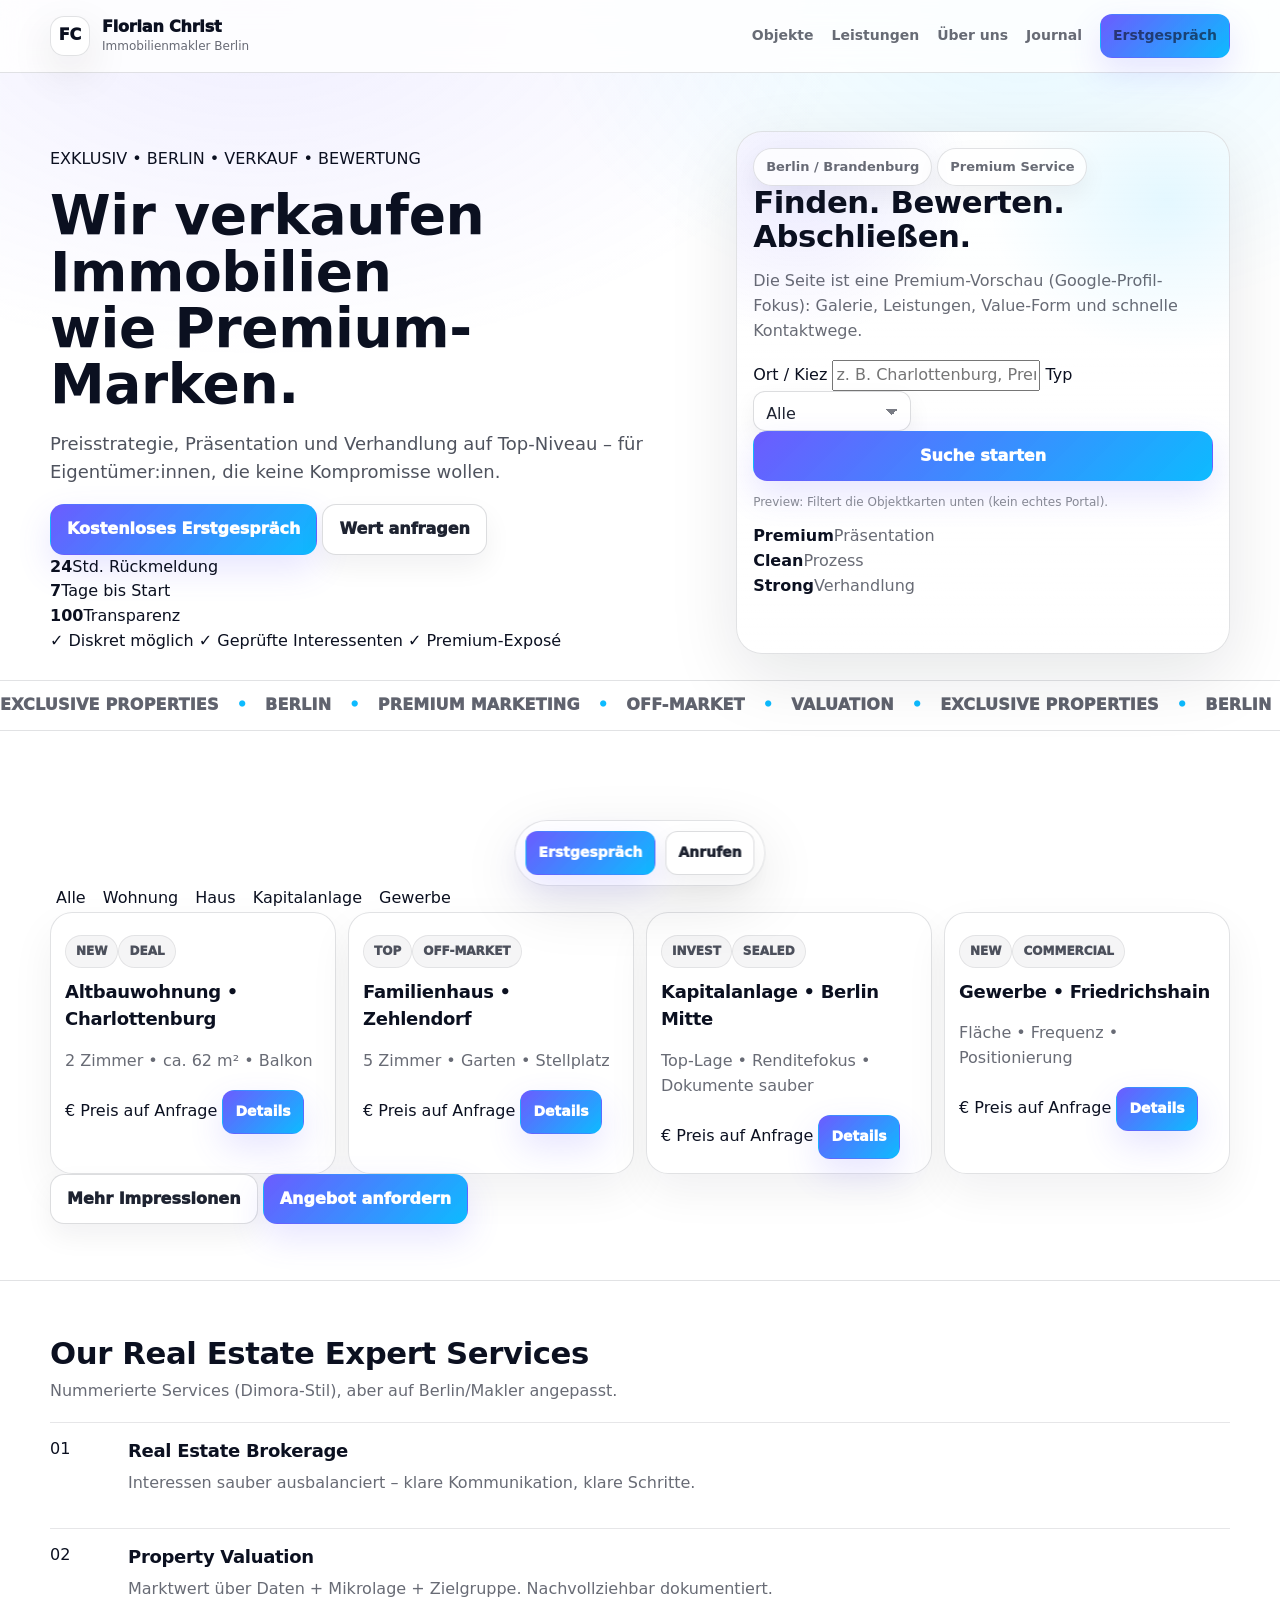
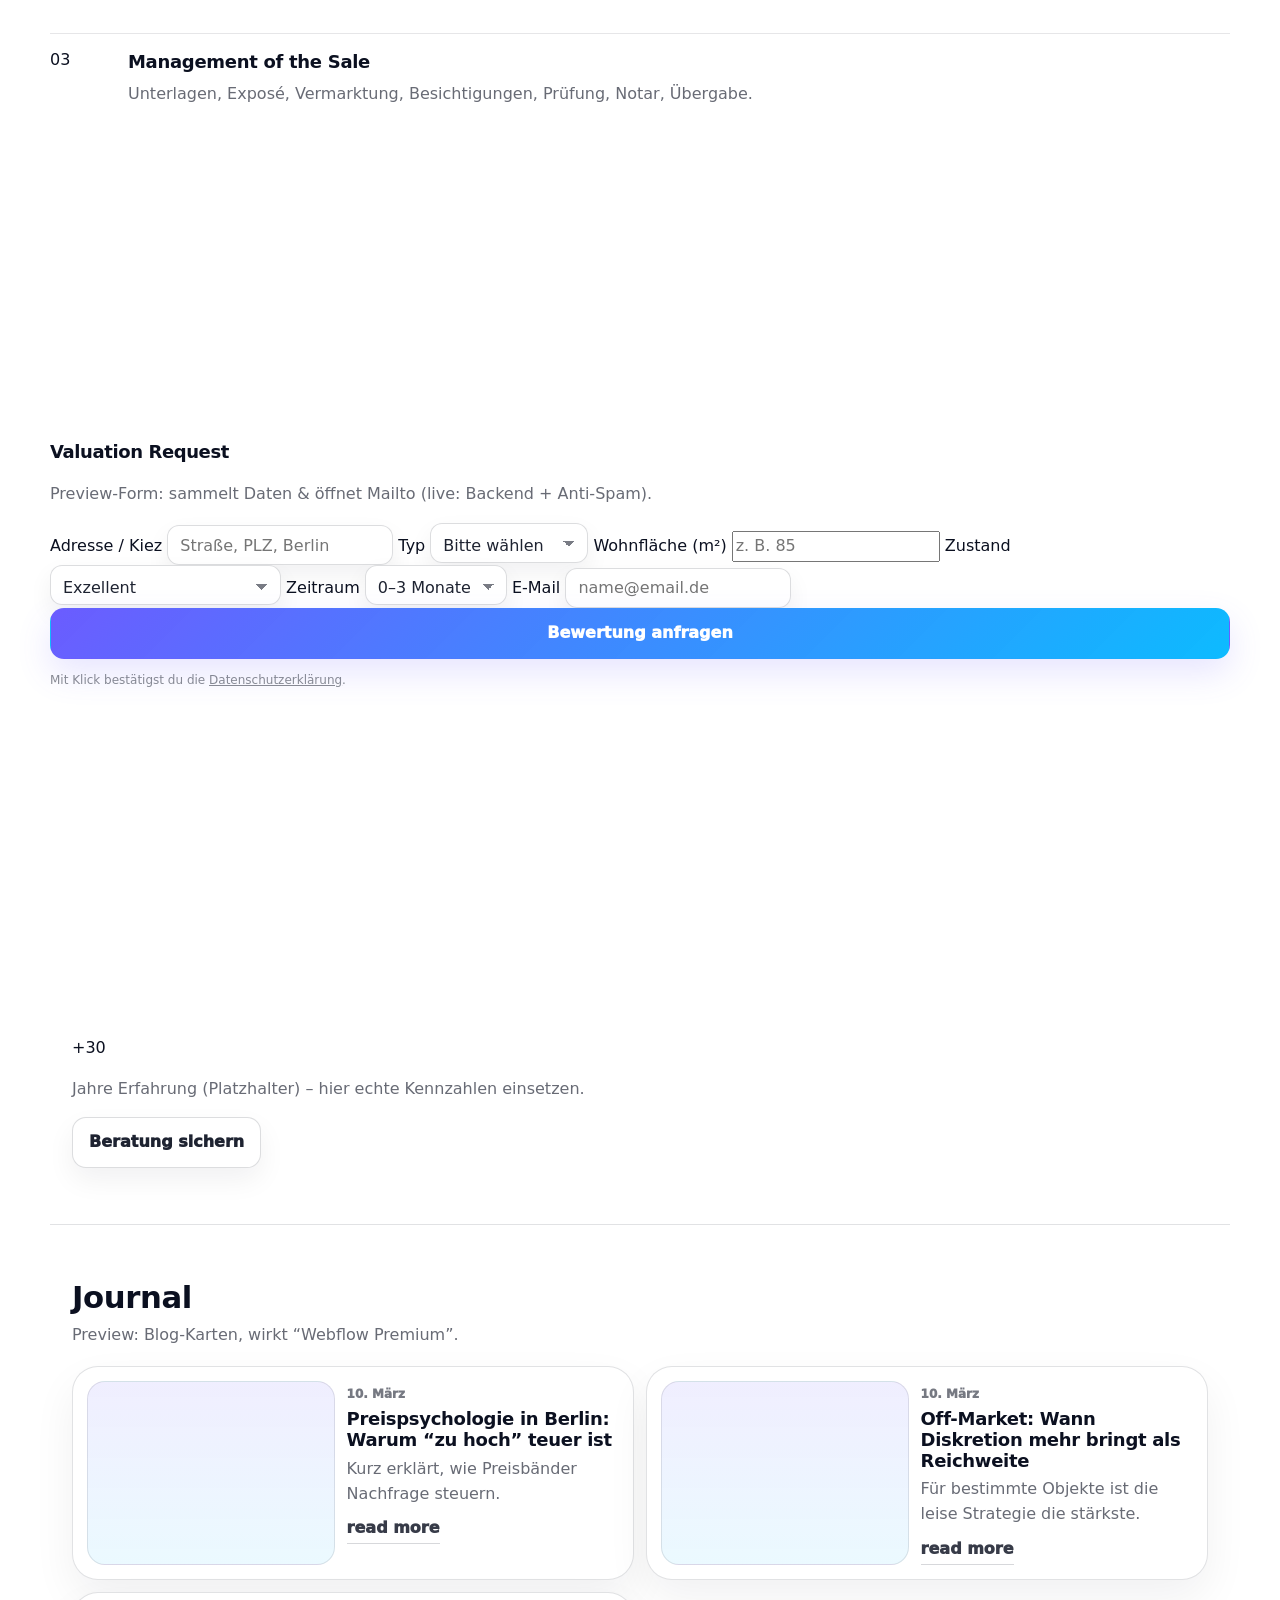
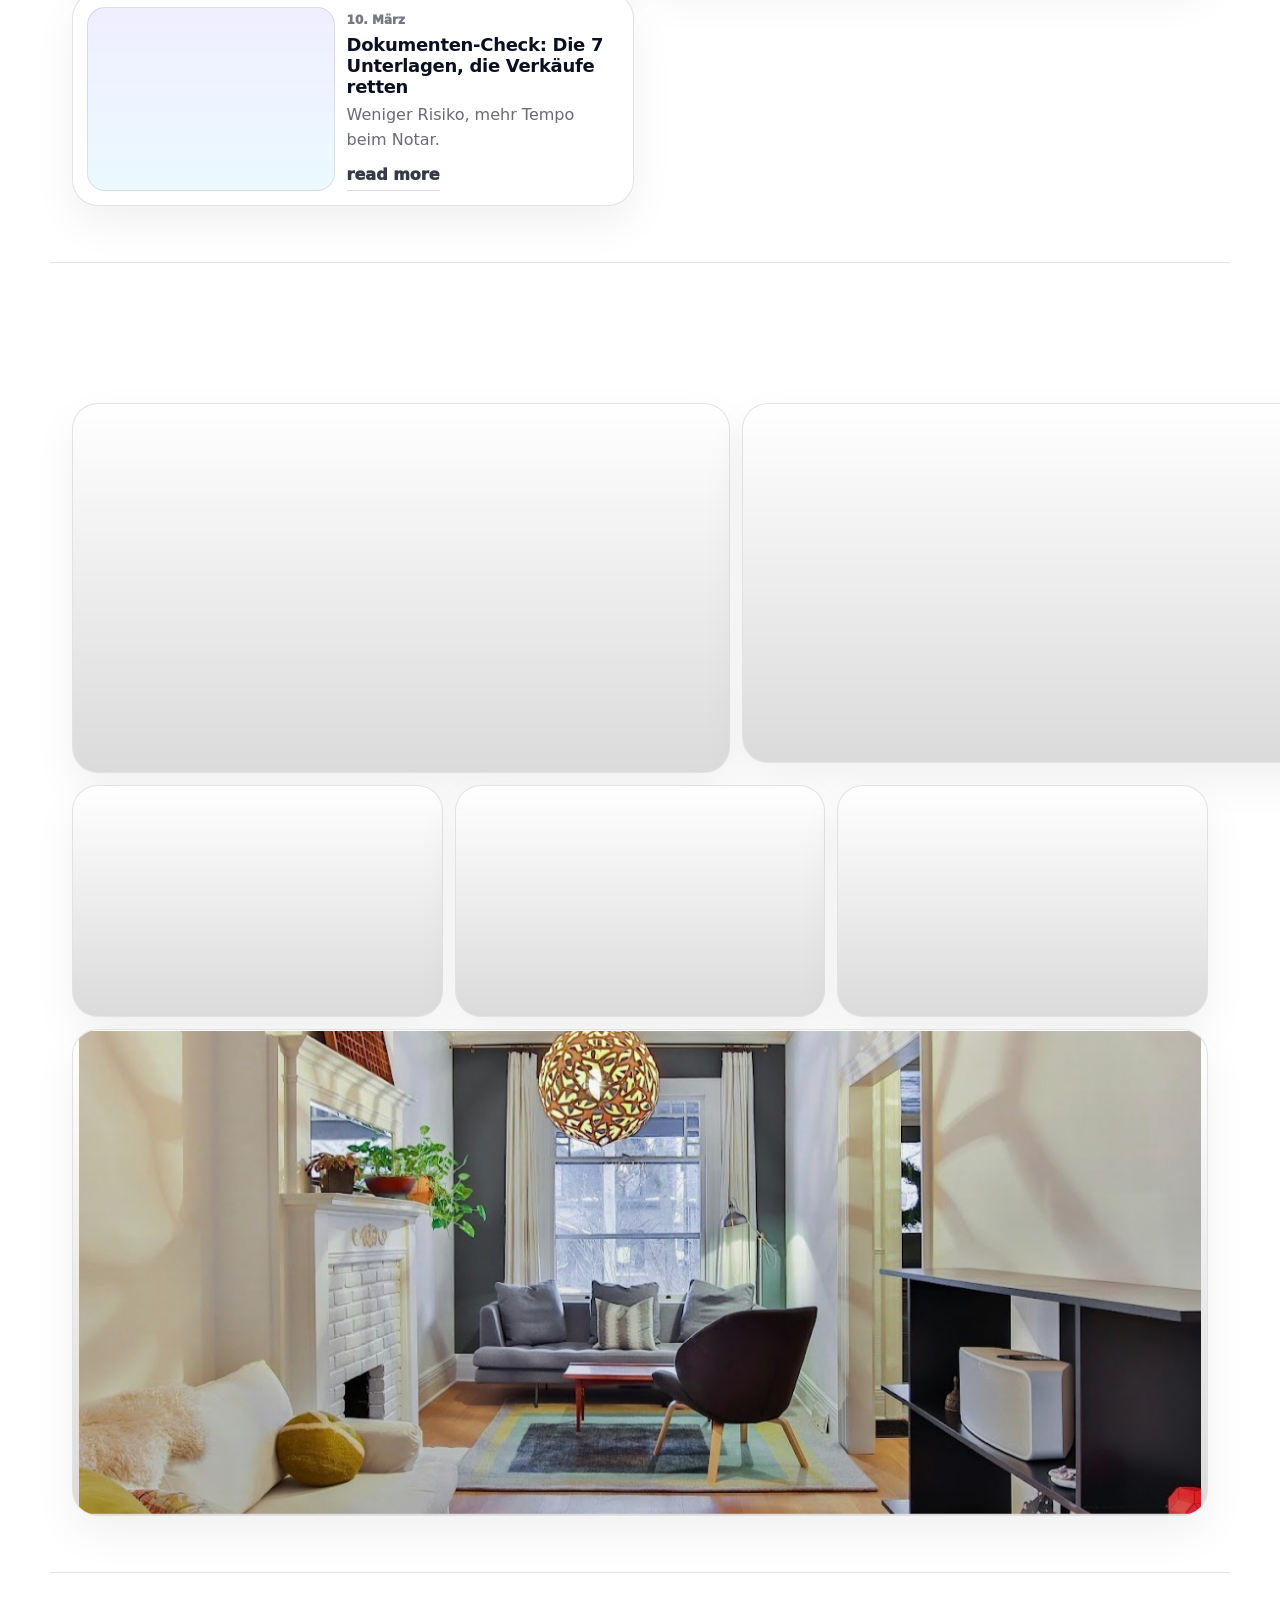
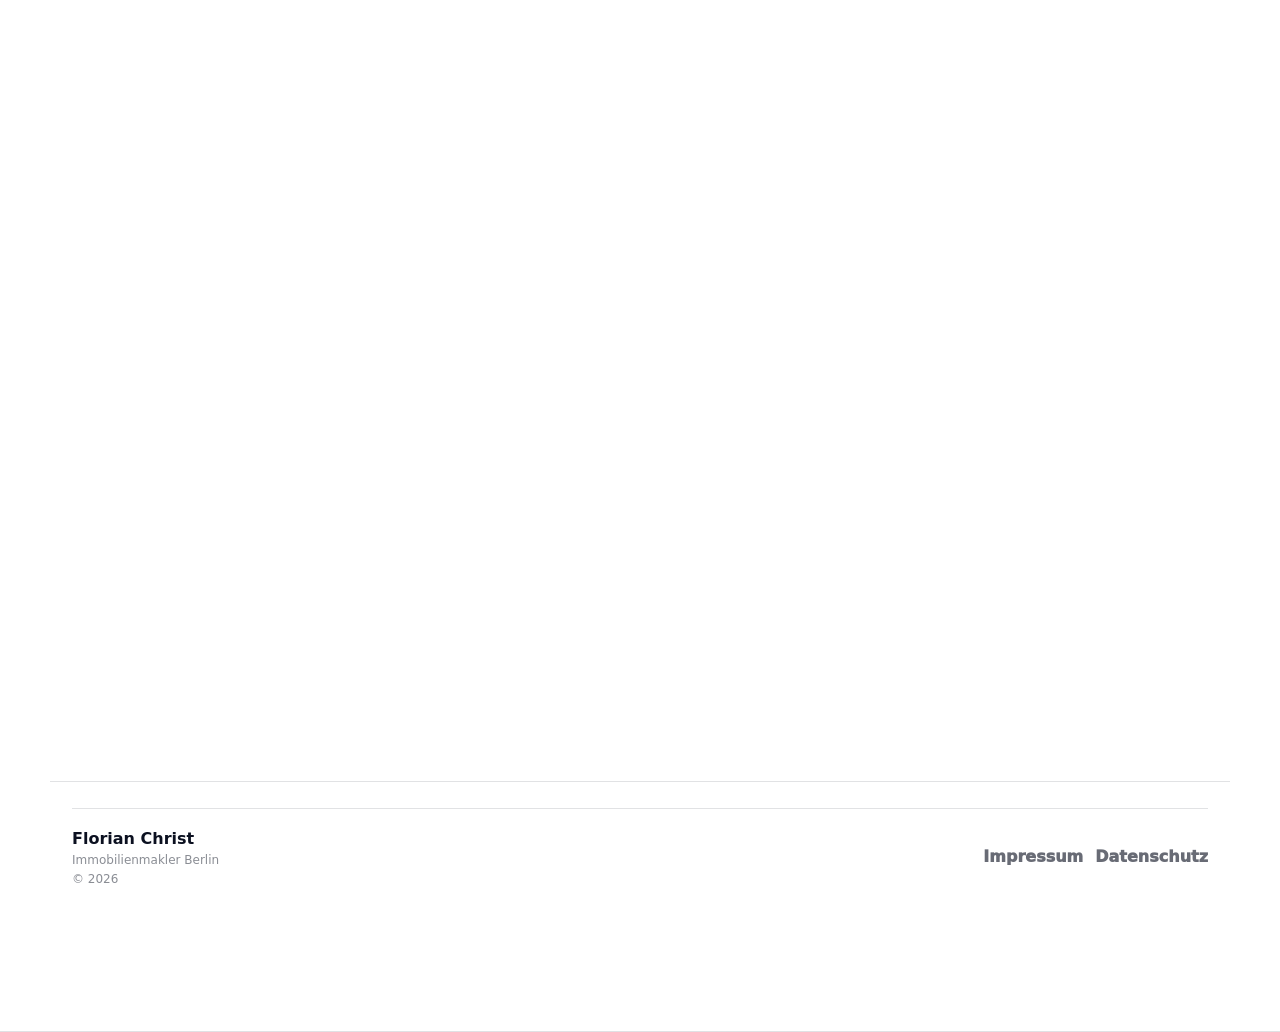
==== commit 89e3bee0: "Update index.html" ====
--- a/index.html
+++ b/index.html
@@ -278,56 +278,60 @@
             <p class="muted">Preview-Form: sammelt Daten & öffnet Mailto (live: Backend + Anti-Spam).</p>
           </div>
 
-          <form class="value" data-value-form>
-            <label>
-              <span>Adresse / Kiez</span>
-              <input name="address" required placeholder="Straße, PLZ, Berlin" />
-            </label>
-            <div class="row">
-              <label>
+          <!-- Valuation Request – replace your current valuation inputs with this -->
+          <form class="vform" data-valuation>
+            <div class="vform__grid">
+              <label class="field field--full">
+                <span>Adresse / Kiez</span>
+                <input name="kiez" type="text" placeholder="Straße, PLZ, Berlin" />
+              </label>
+
+              <label class="field">
                 <span>Typ</span>
-                <select name="kind" required>
-                  <option value="" selected disabled>Bitte wählen</option>
+                <select name="typ">
+                  <option value="" selected>Bitte wählen</option>
                   <option>Wohnung</option>
                   <option>Haus</option>
                   <option>Kapitalanlage</option>
                   <option>Gewerbe</option>
                 </select>
               </label>
-              <label>
+
+              <label class="field">
                 <span>Wohnfläche (m²)</span>
-                <input name="sqm" inputmode="numeric" placeholder="z. B. 85" />
+                <input name="wf" type="number" inputmode="numeric" placeholder="z. B. 85" />
               </label>
-            </div>
-            <div class="row">
-              <label>
+
+              <label class="field">
                 <span>Zustand</span>
-                <select name="condition" required>
+                <select name="zustand">
                   <option>Exzellent</option>
                   <option>Gut</option>
-                  <option>Okay</option>
                   <option>Renovierungsbedürftig</option>
                 </select>
               </label>
-              <label>
+
+              <label class="field">
                 <span>Zeitraum</span>
-                <select name="timing" required>
+                <select name="zeitraum">
                   <option>0–3 Monate</option>
                   <option>3–6 Monate</option>
-                  <option>6–12 Monate</option>
+                  <option>6+ Monate</option>
                 </select>
               </label>
-            </div>
-            <label>
-              <span>E-Mail</span>
-              <input name="email" type="email" required placeholder="name@email.de" />
-            </label>
+
+              <label class="field field--full">
+                <span>E-Mail</span>
+                <input name="email" type="email" placeholder="name@email.de" />
+              </label>
+            </div>
+
             <button class="btn btn--block" type="submit">Bewertung anfragen</button>
-            <p class="muted tiny">Mit Klick bestätigst du die <a href="./datenschutz.html" target="_blank" rel="noopener">Datenschutzerklärung</a>.</p>
+
+            <p class="tiny">
+              Mit Klick bestätigst du die <a href="./datenschutz.html">Datenschutzerklärung</a>.
+            </p>
           </form>
-        </div>
-      </div>
-    </section>
 
     <!-- STORY / TESTIMONIALS -->
     <section id="story" class="sec">
--- a/styles.css
+++ b/styles.css
@@ -1092,3 +1092,78 @@
   border:1px solid transparent;
   box-shadow: 0 14px 34px rgba(107,92,255,.16);
 }
+
+/* ===== Premium Search / Valuation Controls (iOS-safe) ===== */
+
+/* Base for all inputs/selects */
+input, select, textarea{
+  font: inherit;
+}
+
+/* Kill iOS native look */
+select, input[type="text"], input[type="email"], input[type="search"]{
+  -webkit-appearance: none;
+  appearance: none;
+  background-clip: padding-box;
+}
+
+/* Premium field style */
+input[type="text"], input[type="email"], input[type="search"], select{
+  height: 40px;
+  padding: 10px 12px;
+  border-radius: 12px;
+  border: 1px solid rgba(11,16,32,.14);
+  background: rgba(255,255,255,.92);
+  color: rgba(11,16,32,.92);
+  box-shadow: 0 10px 24px rgba(11,16,32,.06);
+  outline: none;
+}
+
+/* Focus ring like the rest of the brand */
+input[type="text"]:focus,
+input[type="email"]:focus,
+input[type="search"]:focus,
+select:focus{
+  border-color: rgba(107,92,255,.55);
+  box-shadow: 0 0 0 4px rgba(107,92,255,.12), 0 10px 24px rgba(11,16,32,.06);
+}
+
+/* Make selects look premium with a custom arrow (works even with no wrapper) */
+select{
+  padding-right: 38px;
+  background-image:
+    linear-gradient(45deg, transparent 50%, rgba(11,16,32,.55) 50%),
+    linear-gradient(135deg, rgba(11,16,32,.55) 50%, transparent 50%),
+    linear-gradient(to right, transparent, transparent);
+  background-position:
+    calc(100% - 18px) 55%,
+    calc(100% - 12px) 55%,
+    0 0;
+  background-size: 6px 6px, 6px 6px, 100% 100%;
+  background-repeat: no-repeat;
+}
+
+/* If you have a compact search row (Ort/Kiez + Typ) make it align nicely */
+.searchRow, .filterRow, .valueRow{
+  display: grid;
+  grid-template-columns: 1fr 220px;
+  gap: 12px;
+  align-items: end;
+}
+
+/* Valuation form grid (Typ/Wohnfläche/Zustand/Zeitraum/E-Mail) */
+.valueGrid, .valuationGrid{
+  display:grid;
+  grid-template-columns: repeat(4, 1fr);
+  gap: 10px;
+  margin-top: 10px;
+}
+
+/* Mobile */
+@media (max-width: 980px){
+  .searchRow, .filterRow, .valueRow{ grid-template-columns: 1fr; }
+  .valueGrid, .valuationGrid{ grid-template-columns: repeat(2, 1fr); }
+}
+@media (max-width: 520px){
+  .valueGrid, .valuationGrid{ grid-template-columns: 1fr; }
+}
